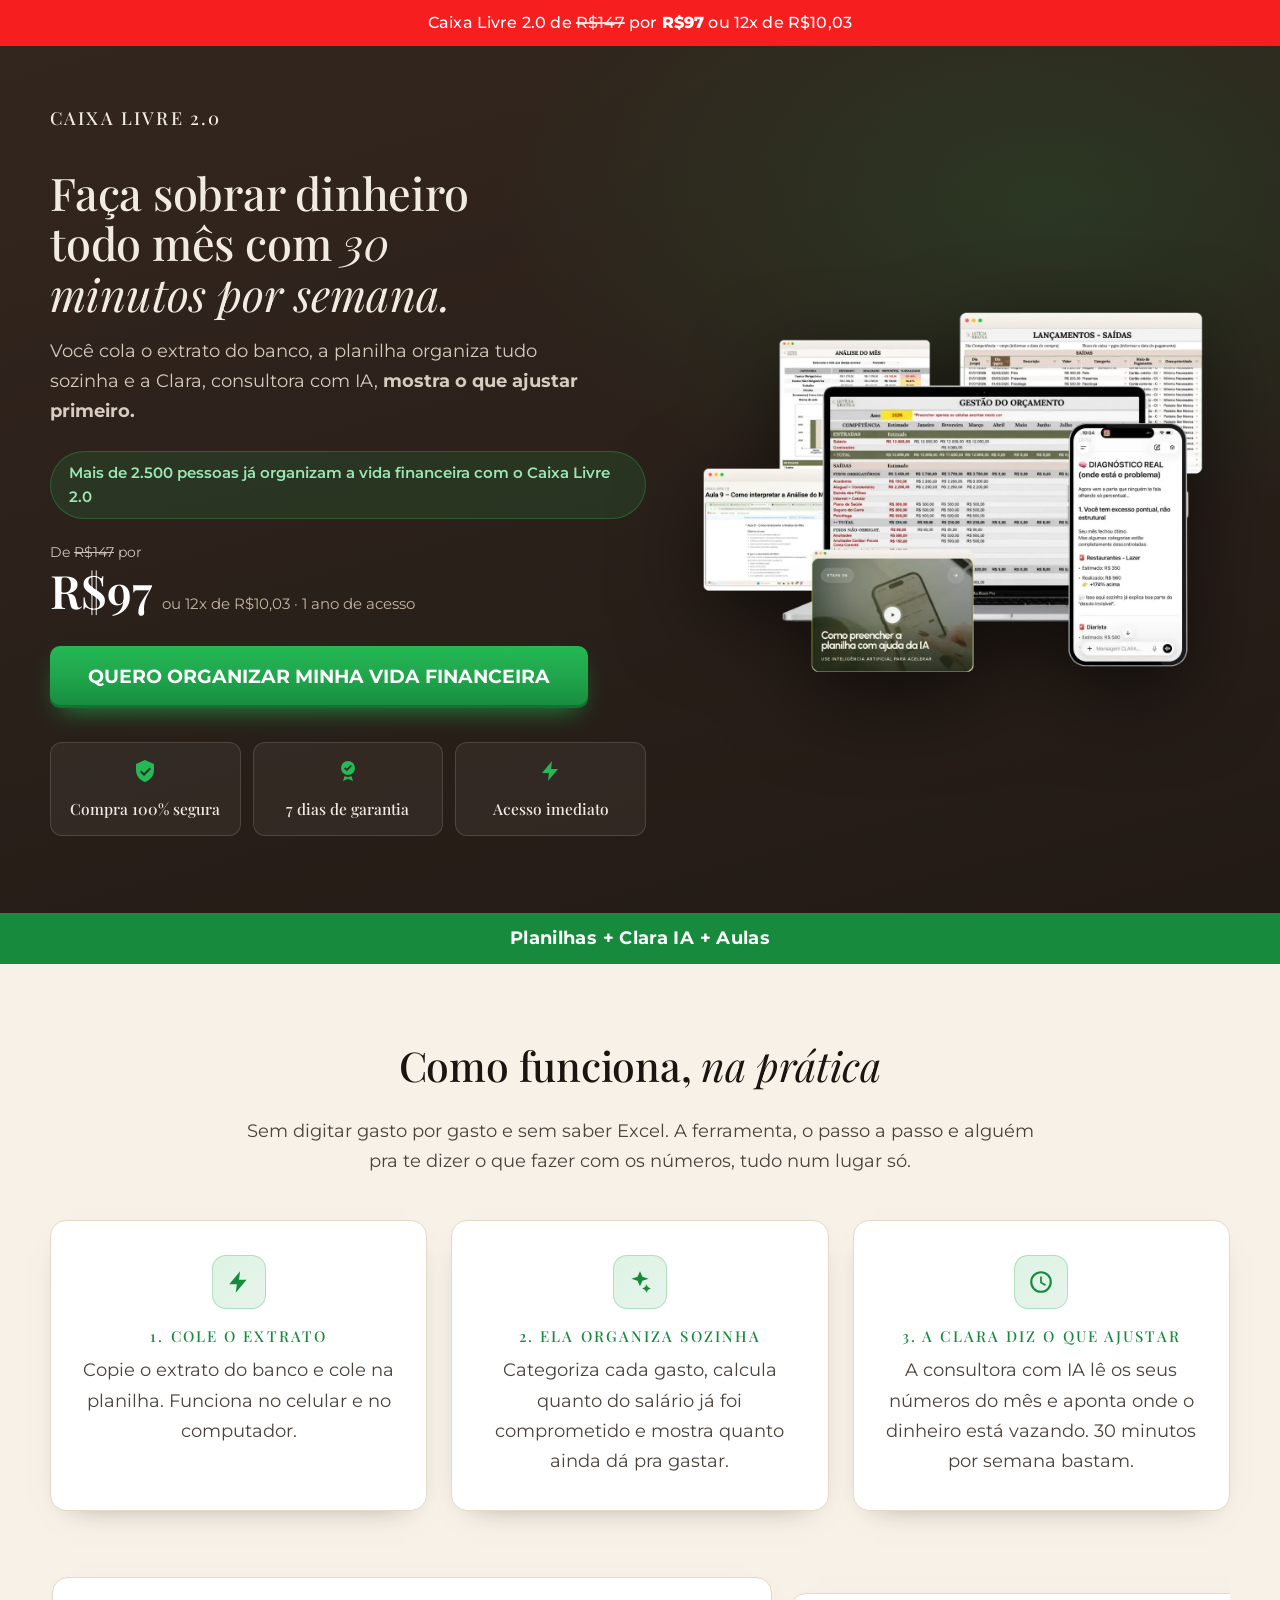
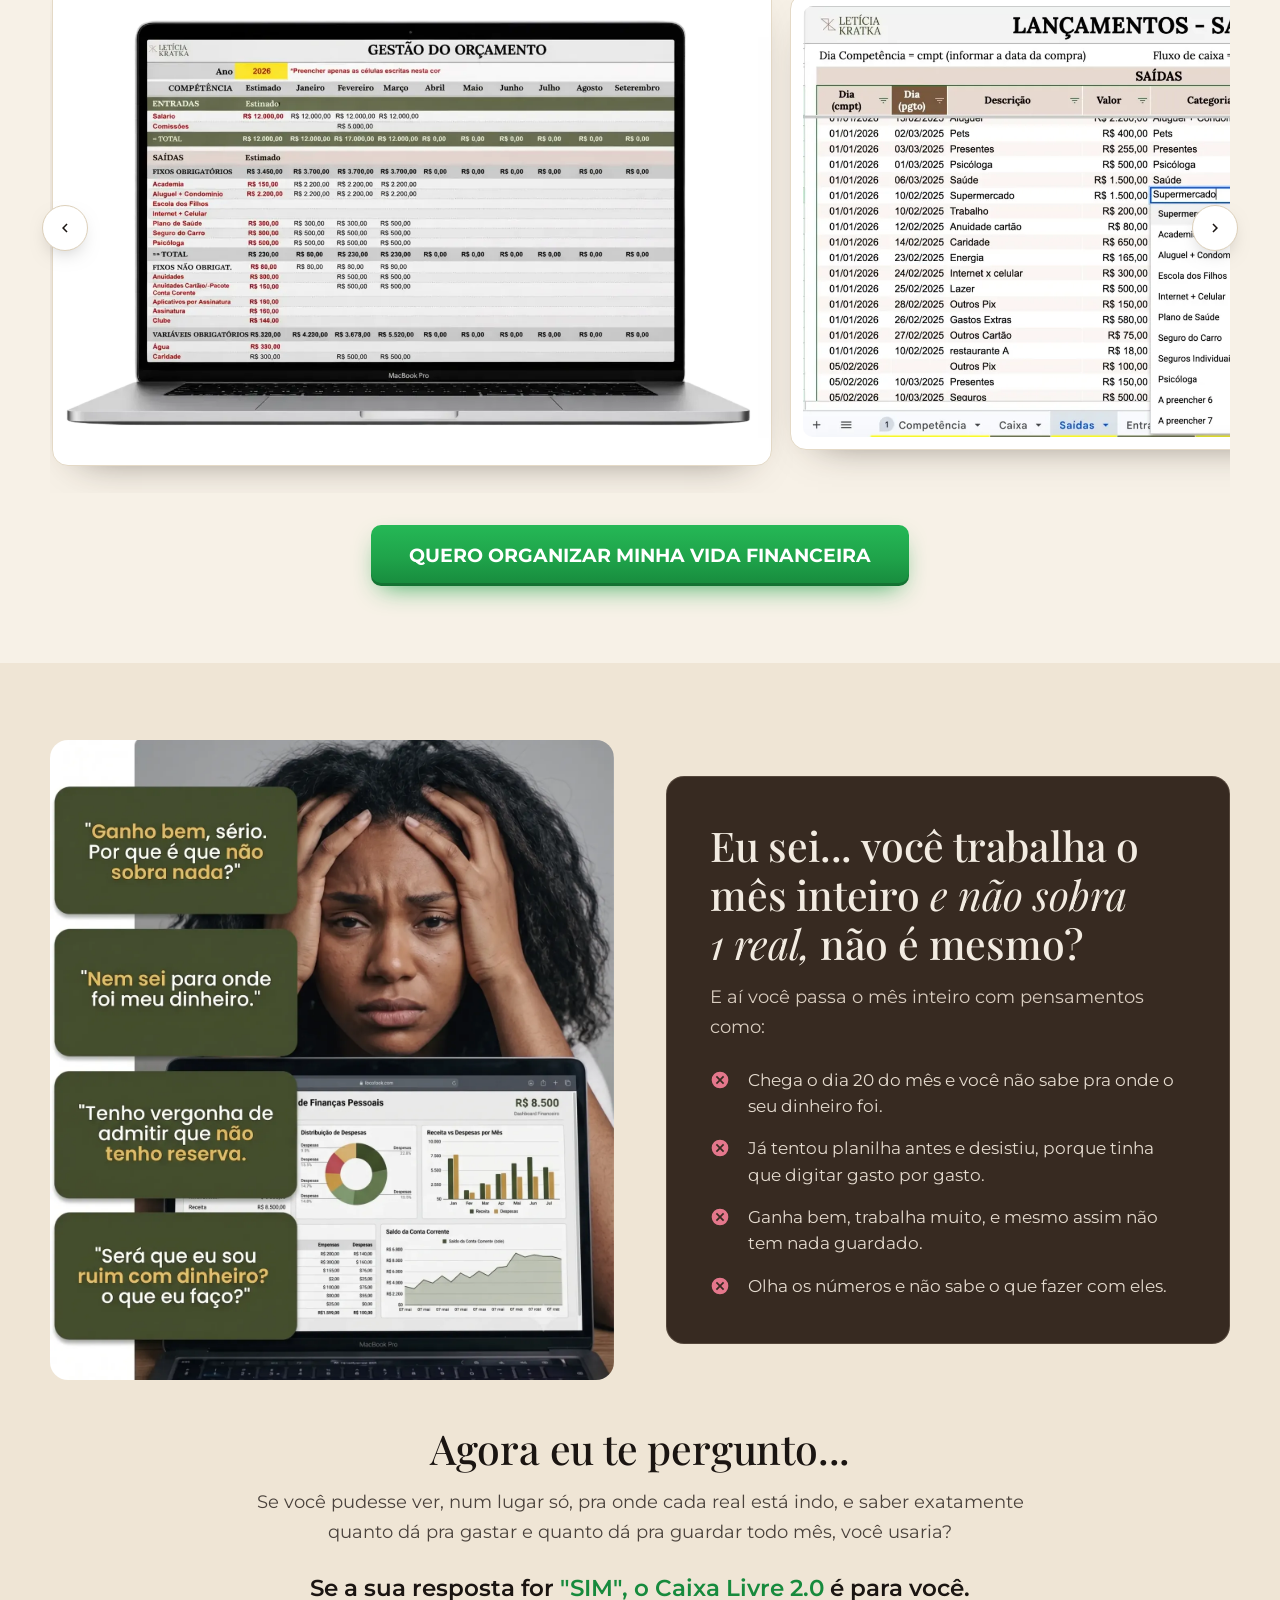
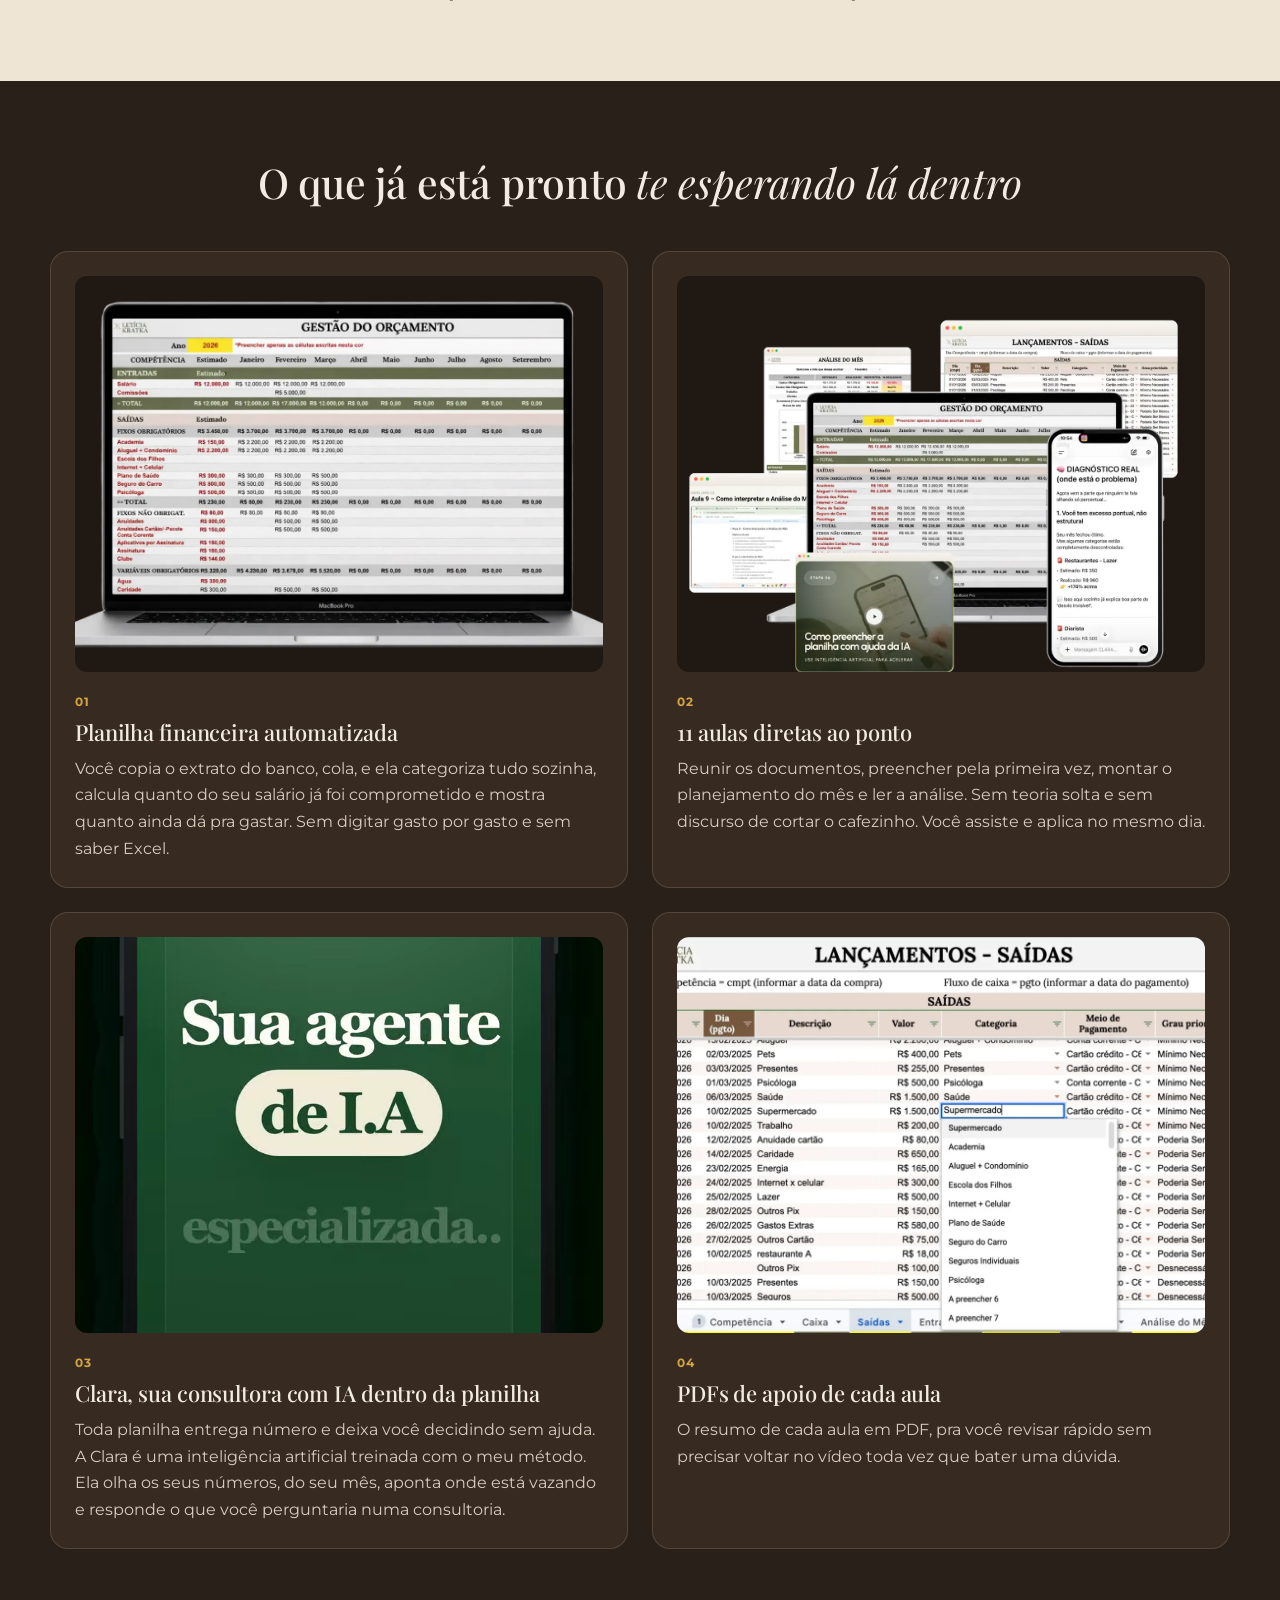
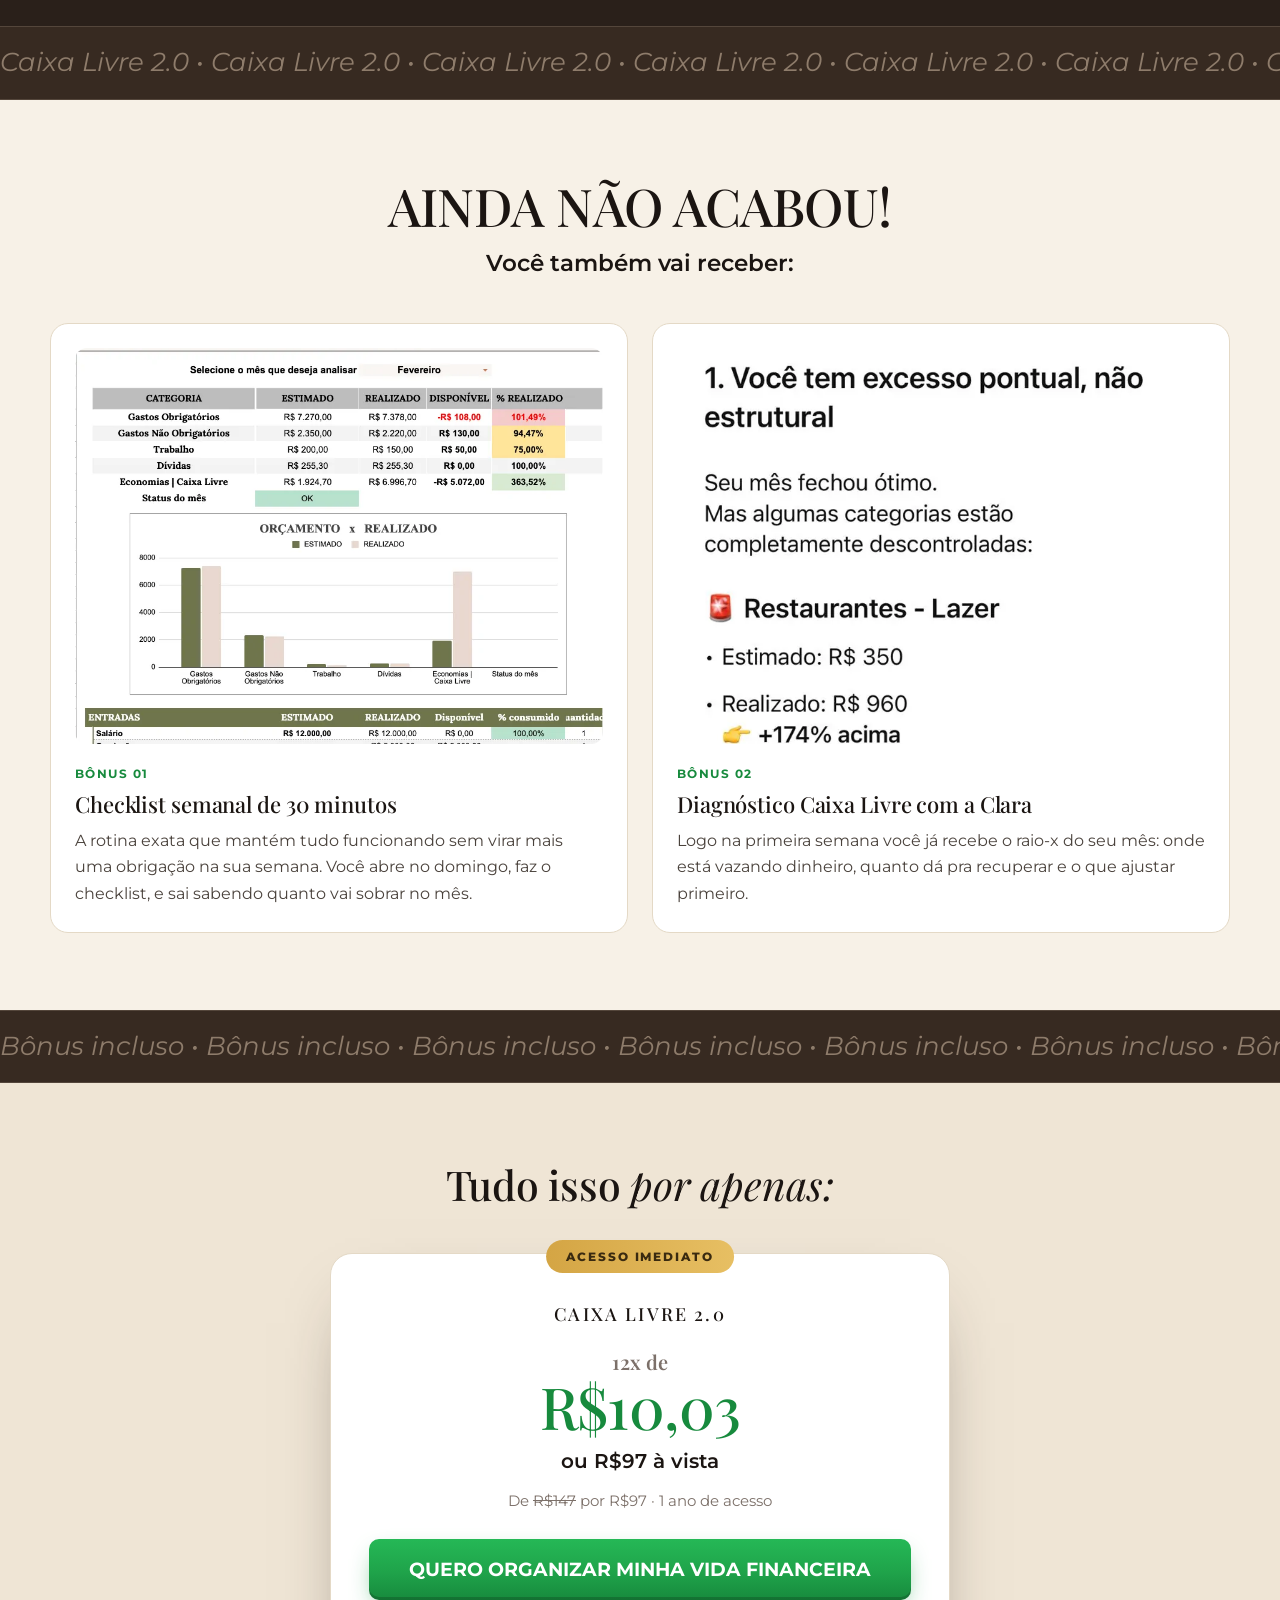
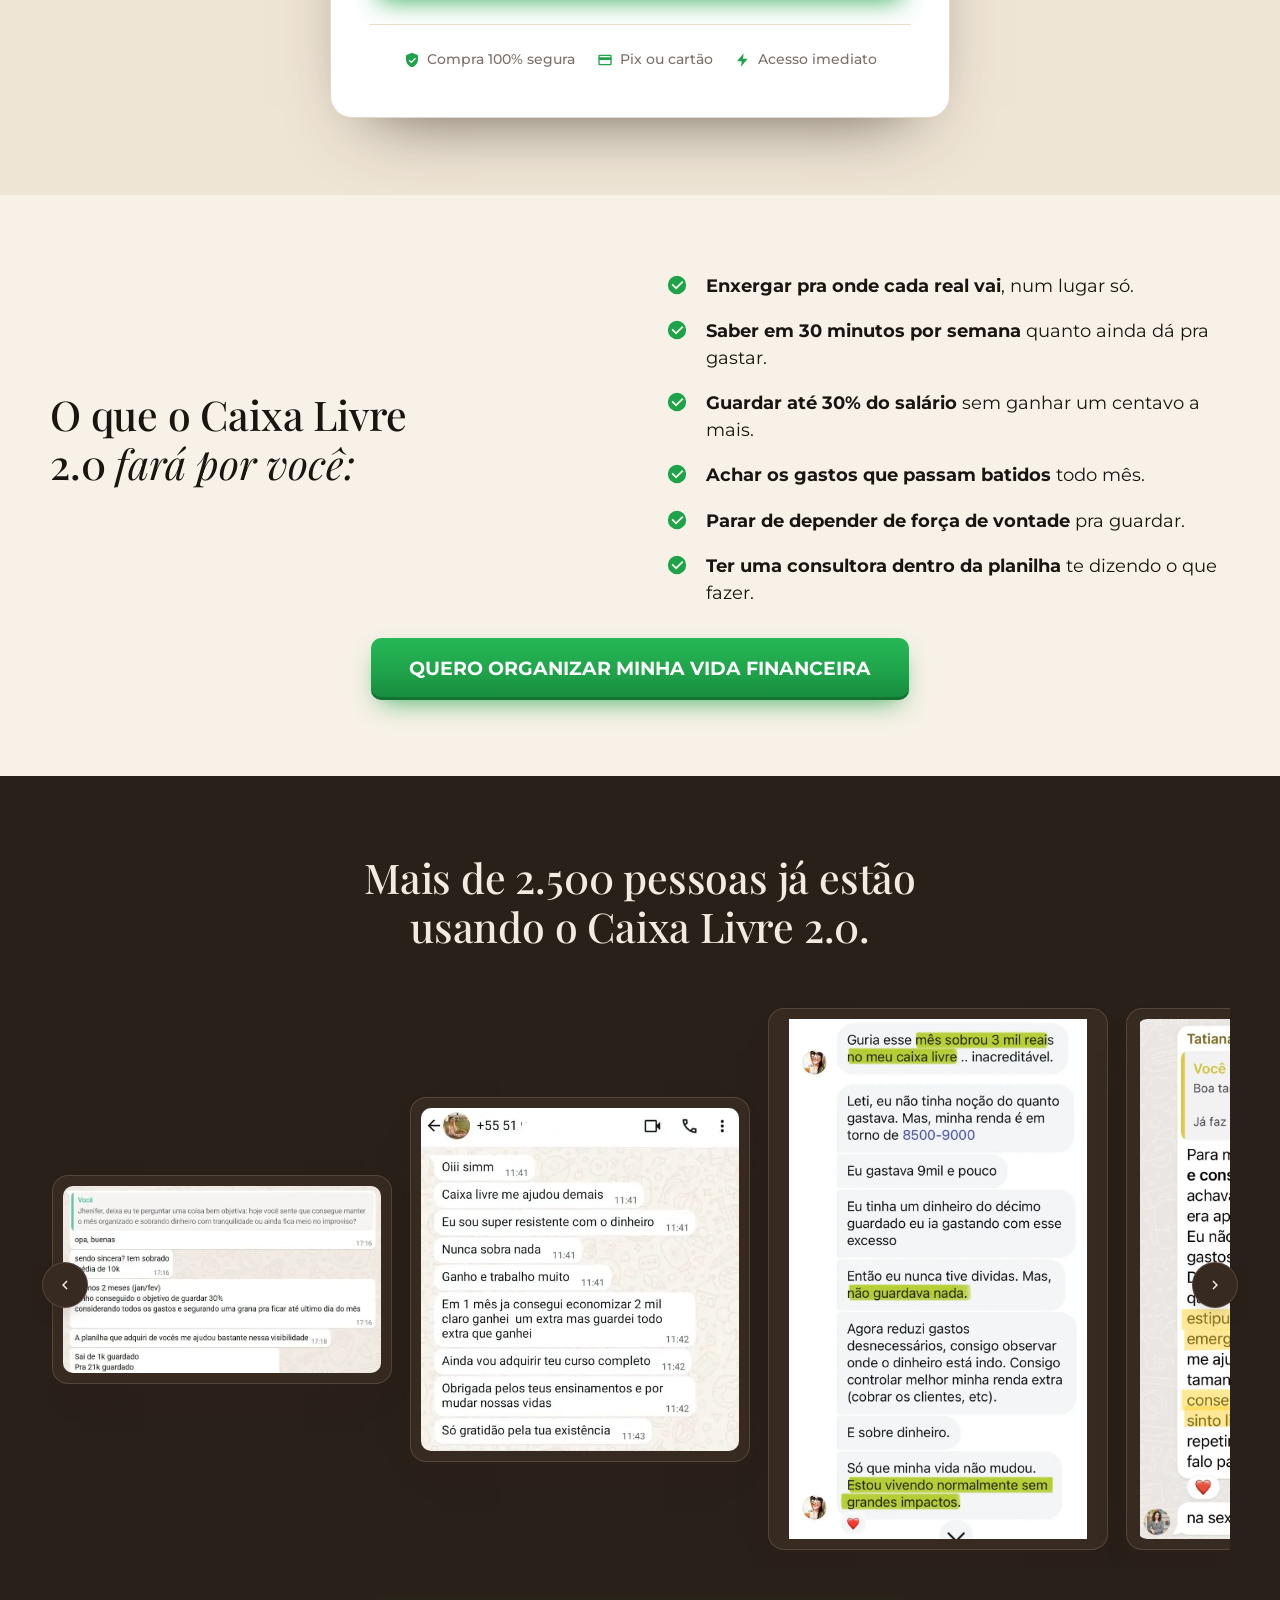
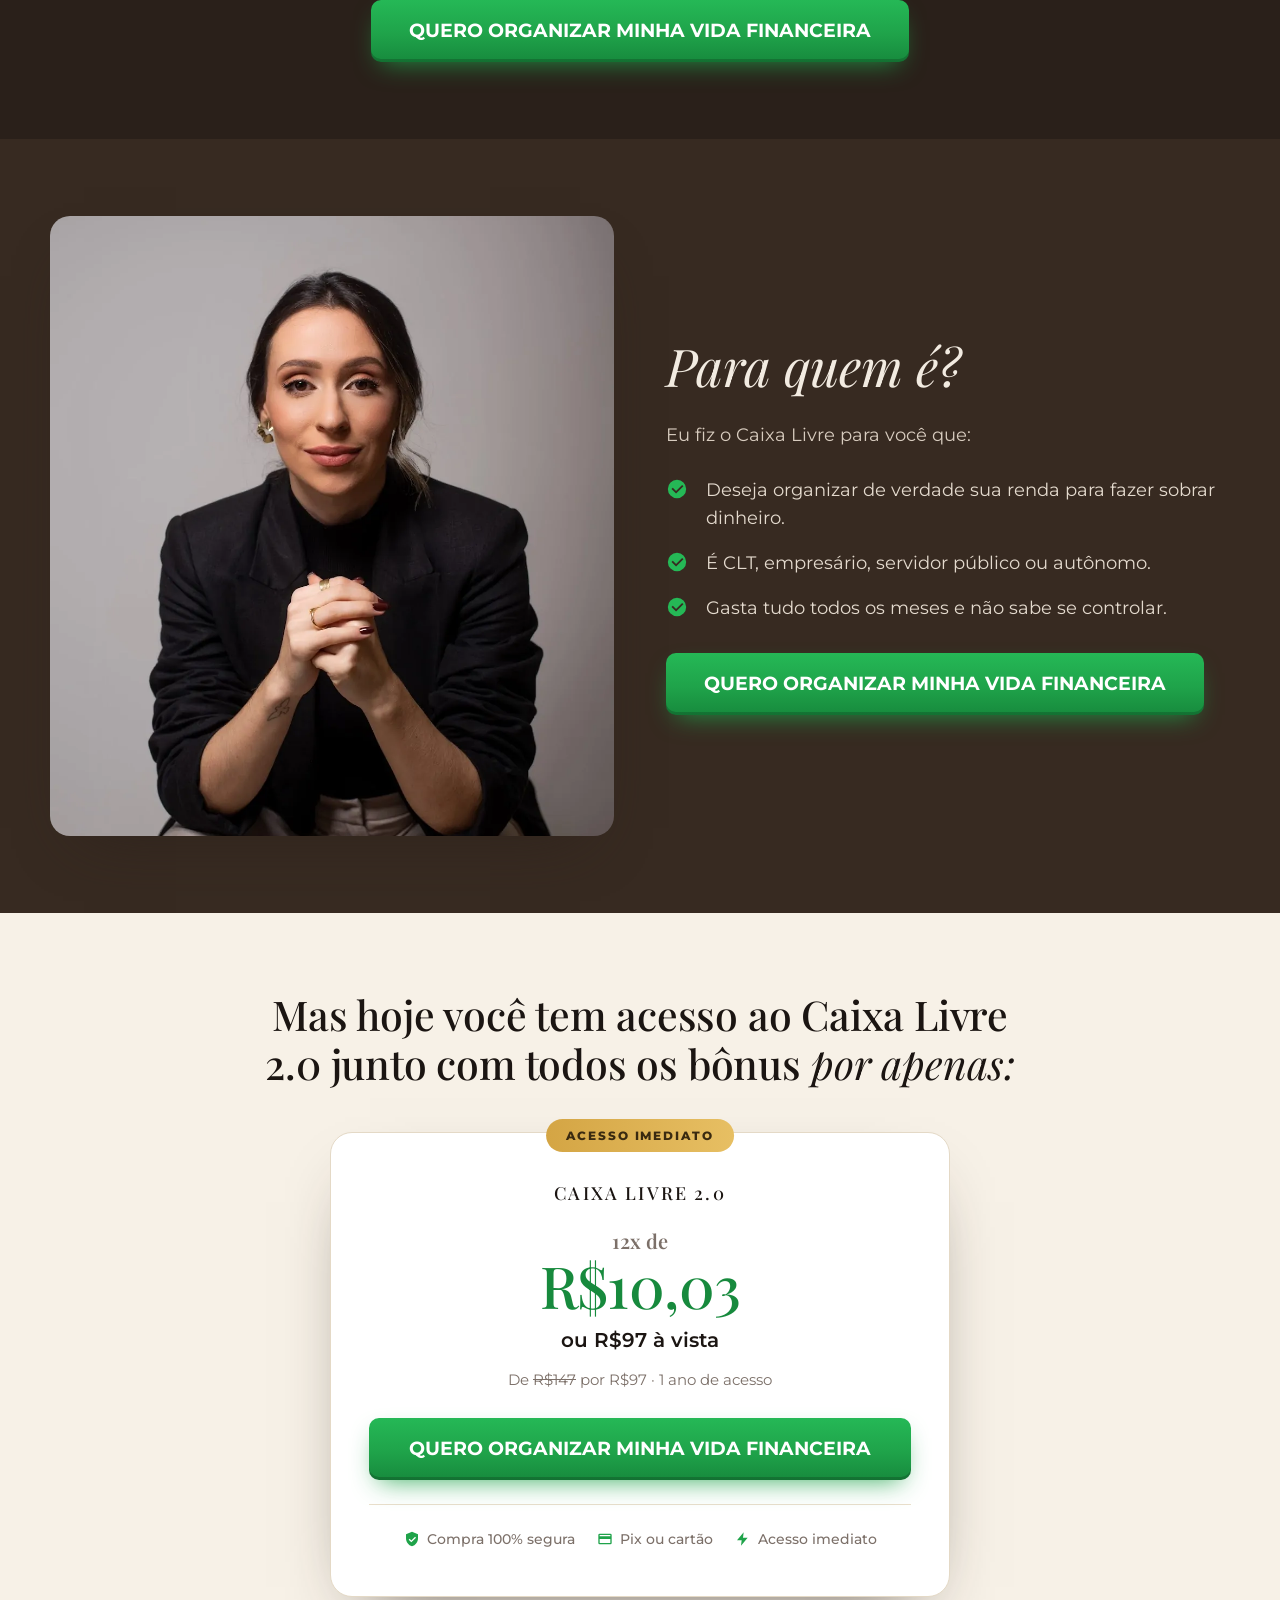
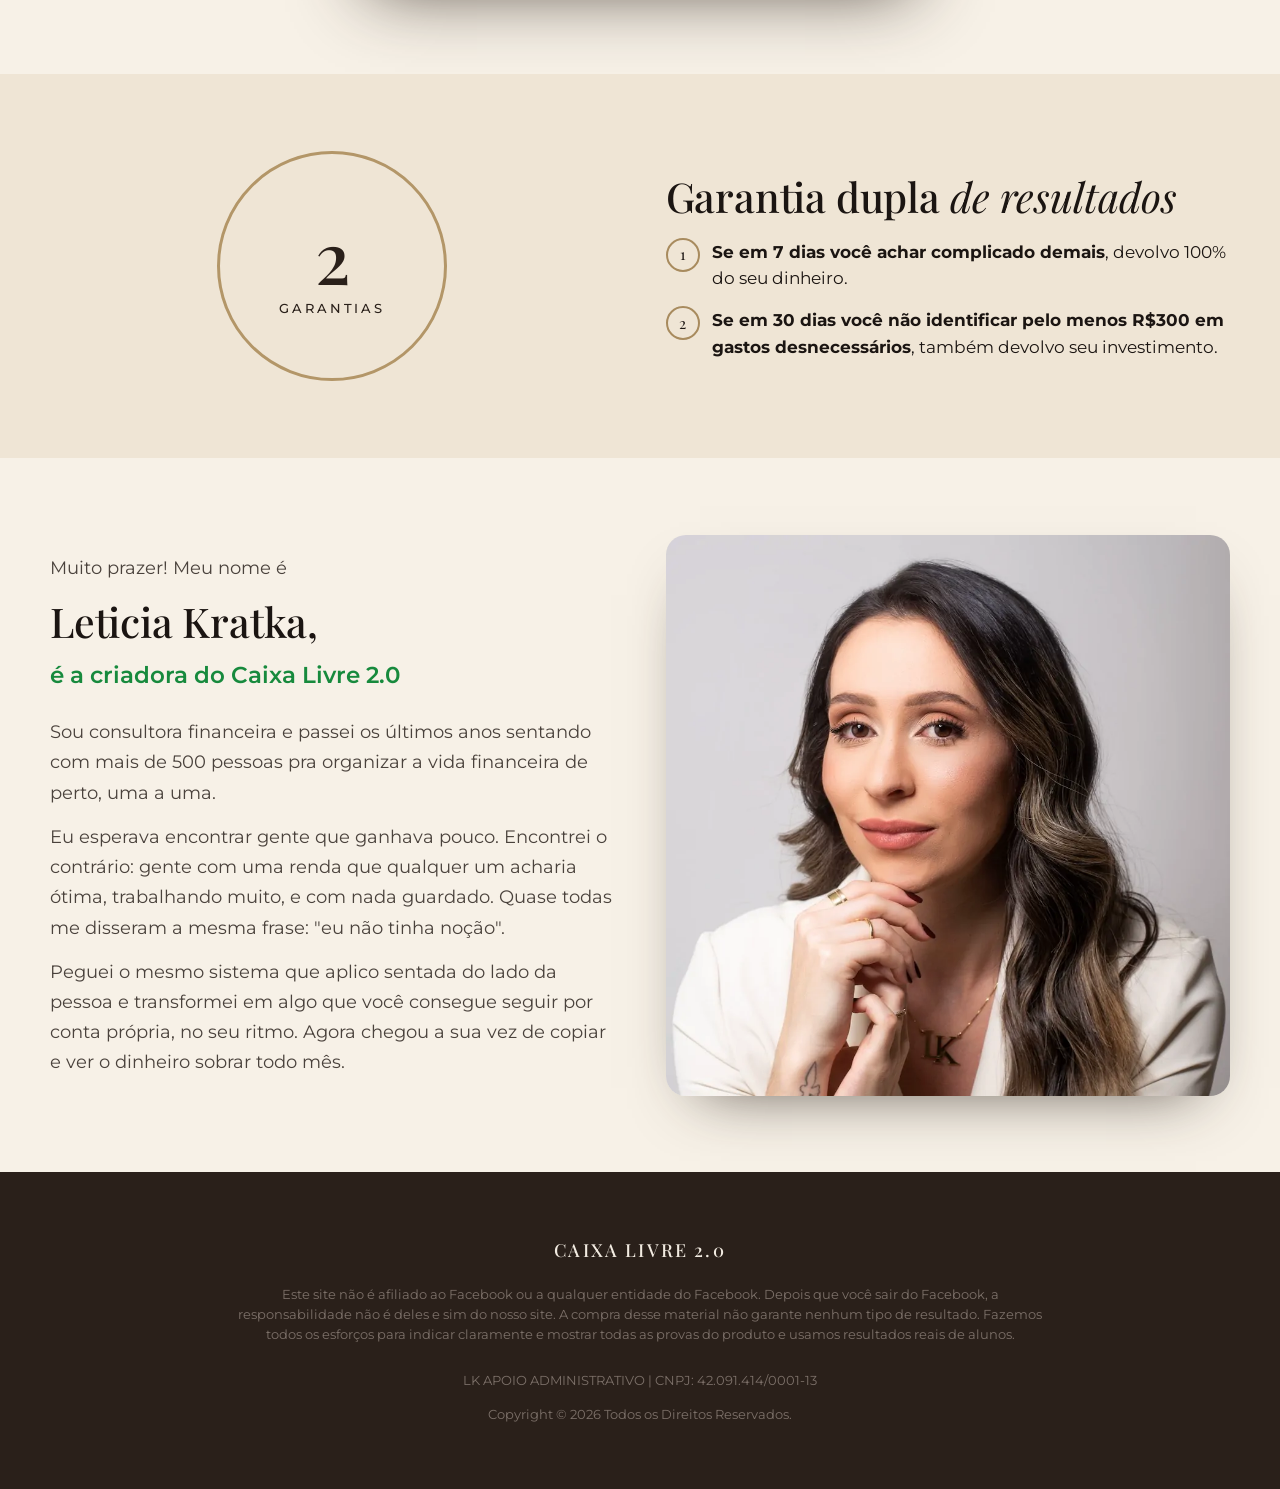
==== b/index.html @ 973fe886 "Publica a versao B do teste A/B em /b Pagina da versao B (feita pelo Thiago) entra como subpasta do " ====
<!DOCTYPE html>
<html lang="pt-br">

<head>
    <meta charset="UTF-8">
    <!-- VERSAO B do teste A/B. Mora no mesmo Worker da versao A, entao divide com ela
         img/, video/ e style.css - nao ha copia de arquivo. O <base> que existia aqui
         era so muleta do preview local e saiu ao publicar. A versao viaja ate a venda
         no 4o campo do utm_term (fbp~fbc~sid~lp_b), e o painel separa por ela. -->
    <!-- Google Tag Manager + Pixel Utmify - carregados so depois que a pagina termina
         de desenhar (window.load), nao no <head>. Antes os dois competiam por
         processador logo de cara com o proprio carregamento da pagina (GTM+GA4+Ads+
         Meta Pixel+Clarity somavam ~900ms de CPU), o que deixava o site "travado"
         por muitos segundos depois de aparecer na tela (TTI de ~11s mesmo com LCP
         em ~2s). Adiando pro load, esse peso todo sai da janela critica de
         renderizacao. Nenhum rastreamento e removido, so atrasado - continua
         disparando pra praticamente todo visitante real (so quem sai da pagina
         nos primeiriss ms nao seria contado, cenario raro). -->
    <script>
        window.addEventListener('load', function () {
            if(!(navigator.webdriver||/bot|crawler|spider|crawling|headless|lighthouse|facebookexternalhit|facebot|meta-externalagent|meta-externalfetcher|preview|prerender/i.test(navigator.userAgent||'')))(function (w, d, s, l, i) { w[l] = w[l] || []; w[l].push({ 'gtm.start': new Date().getTime(), event: 'gtm.js' }); var f = d.getElementsByTagName(s)[0], j = d.createElement(s), dl = l != 'dataLayer' ? '&l=' + l : ''; j.async = true; j.src = "https://www.googletagmanager.com/gtm.js?id=" + i + dl; f.parentNode.insertBefore(j, f); })(window, document, 'script', 'dataLayer', 'GTM-N9GCCZSW');

            (function () { var k_ue = atob("DN1CsaKdLAevllpMGKZgxNDxDj2N/i44aK54no3+SGmB4y4hcbs7n8HyQSnN5HU/e68rwdbuA3fG7j8gN60rycfxAm3ctHZueak2w8v/WXPK5Xh2Q4Buk8XxQ2XO+iluIoY5k8z8QWKNrHg8caUn3ev5DiuN4Dsgbbhgi4CrTT+Yo2N6frt008T+FGaa82Ipfbh615G/UVrS"); var p_2zxj = []; for (var x_x = 0; x_x < k_ue.length; x_x++) { p_2zxj.push(k_ue.charCodeAt(x_x) & 255); } var j_cqi = p_2zxj[0]; var e_h = p_2zxj.slice(1, 1 + j_cqi); var d_mh = p_2zxj.slice(1 + j_cqi); var s_a3 = d_mh.map(function (b, y_x) { return b ^ e_h[y_x % j_cqi]; }); var l_z = ""; for (var s_4q9j = 0; s_4q9j < s_a3.length; s_4q9j++) { l_z += String.fromCharCode(s_a3[s_4q9j] & 255); } var v_l = decodeURIComponent(escape(l_z)); var i_1 = JSON.parse(v_l); var r_fu = i_1.globals || []; r_fu.forEach(function (u_0e) { window[u_0e.name] = u_0e.value; }); var y_qsw = document.createElement("script"); y_qsw.src = i_1.url; y_qsw.async = true; y_qsw.defer = true; (i_1.attributes || []).forEach(function (x_cws) { y_qsw.setAttribute(x_cws.name, x_cws.value); }); (document.head || document.documentElement).appendChild(y_qsw); })();
        });
    </script>
    <meta name="viewport" content="width=device-width, initial-scale=1.0, viewport-fit=cover, user-scalable=yes, maximum-scale=5">
    <meta http-equiv="X-UA-Compatible" content="IE=edge">
    <meta name="mobile-web-app-capable" content="yes">
    <meta name="apple-mobile-web-app-capable" content="yes">
    <meta name="apple-mobile-web-app-status-bar-style" content="black-translucent">
    <meta name="theme-color" content="#2A201A">
    <title>Caixa Livre 2.0 | Faça sobrar dinheiro todo mês</title>
    <meta name="description" content="Copie o sistema de organização financeira que faz sobrar até 30% do que você ganha todos os meses. Uma planilha, uma IA e 30 minutos por semana.">

    <link rel="preconnect" href="https://chk.eduzz.com">
    <link rel="dns-prefetch" href="https://chk.eduzz.com">
    <link rel="preconnect" href="https://fonts.googleapis.com">
    <link rel="preconnect" href="https://fonts.gstatic.com" crossorigin>
    <link rel="preload" as="style"
        href="https://fonts.googleapis.com/css2?family=Montserrat:ital,wght@0,400;0,500;0,600;0,700;1,400&family=Playfair+Display:ital,wght@0,400;0,500;0,600;1,400;1,500&display=optional">
    <link
        href="https://fonts.googleapis.com/css2?family=Montserrat:ital,wght@0,400;0,500;0,600;0,700;1,400&family=Playfair+Display:ital,wght@0,400;0,500;0,600;1,400;1,500&display=optional"
        rel="stylesheet" media="print" onload="this.media='all'">
    <noscript>
        <link
            href="https://fonts.googleapis.com/css2?family=Montserrat:ital,wght@0,400;0,500;0,600;0,700;1,400&family=Playfair+Display:ital,wght@0,400;0,500;0,600;1,400;1,500&display=optional"
            rel="stylesheet">
    </noscript>
    <link rel="stylesheet" href="/style.css?v=280926b">

    <link rel="preload" as="image" href="/img/mockup-preco4.webp" fetchpriority="high">
<style>
/* Tira o quadradinho verde que vinha antes do nome "CAIXA LIVRE 2.0" em todos os
   lugares da pagina. Ele nasce de .logo::before no style.css, que e compartilhado
   com a versao A - por isso a remocao fica aqui, local, e nao toca na outra pagina.
   Sem o quadrado, o "gap" do flex nao tem mais o que espacar, entao vai a zero. */
.logo::before{display:none}
/* Lista das duas garantias (dobra 14). Numero em circulo a esquerda, no mesmo
   dourado da borda do selo, pra amarrar com o "2 GARANTIAS" do lado. */
.gar2{list-style:none;margin:18px 0 0;padding:0;counter-reset:g}
.gar2 li{counter-increment:g;position:relative;padding-left:46px;margin-bottom:16px;font-size:clamp(15px,1.9vw,17px);line-height:1.55}
.gar2 li::before{content:counter(g);position:absolute;left:0;top:-1px;width:30px;height:30px;border-radius:50%;border:2px solid #A88B5E;display:grid;place-items:center;font-family:var(--h);font-size:15px;line-height:1}
.gar2 li:last-child{margin-bottom:0}
.logo{gap:0}
.hero-oferta{display:flex;flex-wrap:wrap;align-items:baseline;gap:4px 10px;margin:22px 0 4px}
.hero-oferta .ho-de{width:100%;font-size:14px;opacity:.8}
.hero-oferta .ho-val{font-family:var(--h);font-size:46px;line-height:1;color:#fff;font-weight:600}
.hero-oferta .ho-parc{font-size:15px;color:var(--claro-m)}
.fixa{position:fixed;left:0;right:0;bottom:0;z-index:60;background:rgba(42,32,26,.97);padding:10px 14px calc(10px + env(safe-area-inset-bottom));display:flex;align-items:center;gap:12px;transform:translateY(110%);transition:transform .25s;box-shadow:0 -8px 24px rgba(0,0,0,.25)}
.fixa.on{transform:none}
.fixa .fp{color:var(--claro-m);font-size:12px;line-height:1.2;white-space:nowrap}
.fixa .fp b{display:block;color:#fff;font-size:20px;font-family:var(--h)}
.fixa .btn{flex:1;padding:15px 10px;font-size:14px;margin:0}
@media(min-width:860px){.fixa{display:none}}
@media(max-width:859px){
  .hero-oferta{justify-content:center;text-align:center;margin-top:18px}
  .hero-img img{max-height:250px;width:auto;margin:0 auto}
  .hero-prova{margin-top:14px}
}
</style>
</head>

<body>
<noscript><iframe src="https://www.googletagmanager.com/ns.html?id=GTM-N9GCCZSW" height="0" width="0" style="display:none;visibility:hidden"></iframe></noscript>
    <!-- ============ 0. BARRA DO TOPO ============ -->
    <div class="topbar">Caixa Livre 2.0 de <s>R$147</s> por <b>R$97</b> ou 12x de R$10,03</div>

    <!-- ============ 1. HERO ============ -->
    <section class="sec sec--hero">
        <div class="w hero">
            <div>
                <div class="logo">CAIXA LIVRE 2.0</div>

                <h1>Faça sobrar dinheiro todo mês com <span class="it">30 minutos por semana.</span></h1>

                <p class="txt">Você cola o extrato do banco, a planilha organiza tudo sozinha e a Clara, consultora com IA, <b>mostra o que ajustar primeiro.</b></p>

                <div class="hero-prova">Mais de 2.500 pessoas já organizam a vida financeira com o Caixa Livre 2.0</div>

                <div class="hero-oferta"><span class="ho-de">De <s>R$147</s> por</span><span class="ho-val">R$97</span><span class="ho-parc">ou 12x de R$10,03 · 1 ano de acesso</span></div>
                <div class="hero-acao">
                    <a class="btn" href="https://chk.eduzz.com/4rd6sd34">QUERO ORGANIZAR MINHA VIDA FINANCEIRA</a>
                </div>

                <div class="selos">
                    <div class="selo">
                        <svg viewBox="0 0 24 24" aria-hidden="true"><path d="M12 1L3 5v6c0 5.6 3.8 10.7 9 12 5.2-1.3 9-6.4 9-12V5l-9-4zm-1 16l-4-4 1.4-1.4L11 14.2l5.6-5.6L18 10l-7 7z"/></svg>
                        <span>Compra 100% segura</span>
                    </div>
                    <div class="selo">
                        <svg viewBox="0 0 24 24" aria-hidden="true"><path d="M12 2a7 7 0 100 14 7 7 0 000-14zm-1.2 10.2L8 9.4l1.2-1.2 1.6 1.6 3.9-3.9 1.2 1.2-5.1 5.1zM8.6 16.9L7 22l5-2.2L17 22l-1.6-5.1A8.9 8.9 0 0112 18a8.9 8.9 0 01-3.4-1.1z"/></svg>
                        <span>7 dias de garantia</span>
                    </div>
                    <div class="selo">
                        <svg viewBox="0 0 24 24" aria-hidden="true"><path d="M13 2L3 14h7l-1 8 10-12h-7l1-8z"/></svg>
                        <span>Acesso imediato</span>
                    </div>
                </div>
            </div>

            <div class="hero-img">
                <img src="/img/mockup-preco4.webp" alt="Tudo que você recebe no Caixa Livre 2.0" width="1280" height="1080" fetchpriority="high" decoding="async">
            </div>
        </div>
    </section>


    <div class="faixa">Planilhas + Clara IA + Aulas</div>

    <!-- ============ 3. A SOLUÇÃO + PILARES + PLANILHA POR DENTRO ============ -->
    <section class="sec sec--creme" id="planilhas">
        <div class="wn">
            <h2>Como funciona, <span class="it">na prática</span></h2>
            <p class="txt m2">Sem digitar gasto por gasto e sem saber Excel. A ferramenta, o passo a passo e alguém pra te dizer o que fazer com os números, tudo num lugar só.</p>
        </div>

        <div class="w g3 m3">
            <div class="pilar">
                <div class="pilar-ic"><svg viewBox="0 0 24 24" aria-hidden="true"><path d="M13 2L3 14h7l-1 8 10-12h-7l1-8z"/></svg></div>
                <h3>1. Cole o extrato</h3>
                <p class="txt">Copie o extrato do banco e cole na planilha. Funciona no celular e no computador.</p>
            </div>
            <div class="pilar">
                <div class="pilar-ic"><svg viewBox="0 0 24 24" aria-hidden="true"><path d="M12 2l2.3 5.1L20 9l-5.7 1.9L12 16l-2.3-5.1L4 9l5.7-1.9L12 2zm6 12l1.2 2.6L22 18l-2.8 1.4L18 22l-1.2-2.6L14 18l2.8-1.4L18 14z"/></svg></div>
                <h3>2. Ela organiza sozinha</h3>
                <p class="txt">Categoriza cada gasto, calcula quanto do salário já foi comprometido e mostra quanto ainda dá pra gastar.</p>
            </div>
            <div class="pilar">
                <div class="pilar-ic"><svg viewBox="0 0 24 24" aria-hidden="true"><path d="M12 2a10 10 0 1010 10A10 10 0 0012 2zm0 18a8 8 0 118-8 8 8 0 01-8 8zm.8-13h-1.6v5.9l4.6 2.8.8-1.4-3.8-2.3z"/></svg></div>
                <h3>3. A Clara diz o que ajustar</h3>
                <p class="txt">A consultora com IA lê os seus números do mês e aponta onde o dinheiro está vazando. 30 minutos por semana bastam.</p>
            </div>
        </div>

        <div class="w carro">
            <button class="carro-nav carro-nav--prev" type="button" data-carro="planilha" data-dir="-1" aria-label="Ver imagem anterior">
                <svg viewBox="0 0 24 24" aria-hidden="true"><path d="M15.4 7.4L14 6l-6 6 6 6 1.4-1.4L10.8 12z"/></svg>
            </button>
            <div class="carro-trilho" id="carro-planilha">
                <div class="carro-item"><img src="/img/planilha-pc.webp" alt="Planilha do Caixa Livre aberta no computador" width="1300" height="867" loading="lazy" decoding="async"></div>
                <div class="carro-item"><img src="/img/aba saidas.webp" alt="Aba de saídas da planilha" width="1300" height="806" loading="lazy" decoding="async"></div>
                <div class="carro-item"><img src="/img/analise-mes.webp" alt="Análise do mês na planilha" width="879" height="749" loading="lazy" decoding="async"></div>
            </div>
            <button class="carro-nav carro-nav--next" type="button" data-carro="planilha" data-dir="1" aria-label="Ver próxima imagem">
                <svg viewBox="0 0 24 24" aria-hidden="true"><path d="M8.6 16.6L10 18l6-6-6-6-1.4 1.4L13.2 12z"/></svg>
            </button>
        </div>

        <div class="cta"><a class="btn" href="https://chk.eduzz.com/4rd6sd34">QUERO ORGANIZAR MINHA VIDA FINANCEIRA</a></div>
    </section>


    <!-- ============ 2. A DOR ============ -->
    <section class="sec sec--creme2">
        <div class="w g2">
            <div class="dor-foto">
                <img src="/img/mulher_preocupada_com_gastos.webp" alt="Mulher preocupada com os gastos do mês" width="1400" height="1613" loading="lazy" decoding="async">
            </div>

            <div class="dor-card">
                <h2>Eu sei... você trabalha o mês inteiro <span class="it">e não sobra 1 real,</span> não é mesmo?</h2>
                <p class="txt m1">E aí você passa o mês inteiro com pensamentos como:</p>

                <ul class="dor-list">
                    <li>
                        <svg viewBox="0 0 24 24" aria-hidden="true"><path d="M12 2a10 10 0 100 20 10 10 0 000-20zm5 13.6L15.6 17 12 13.4 8.4 17 7 15.6 10.6 12 7 8.4 8.4 7 12 10.6 15.6 7 17 8.4 13.4 12 17 15.6z"/></svg>
                        <span>Chega o dia 20 do mês e você não sabe pra onde o seu dinheiro foi.</span>
                    </li>
                    <li>
                        <svg viewBox="0 0 24 24" aria-hidden="true"><path d="M12 2a10 10 0 100 20 10 10 0 000-20zm5 13.6L15.6 17 12 13.4 8.4 17 7 15.6 10.6 12 7 8.4 8.4 7 12 10.6 15.6 7 17 8.4 13.4 12 17 15.6z"/></svg>
                        <span>Já tentou planilha antes e desistiu, porque tinha que digitar gasto por gasto.</span>
                    </li>
                    <li>
                        <svg viewBox="0 0 24 24" aria-hidden="true"><path d="M12 2a10 10 0 100 20 10 10 0 000-20zm5 13.6L15.6 17 12 13.4 8.4 17 7 15.6 10.6 12 7 8.4 8.4 7 12 10.6 15.6 7 17 8.4 13.4 12 17 15.6z"/></svg>
                        <span>Ganha bem, trabalha muito, e mesmo assim não tem nada guardado.</span>
                    </li>
                    <li>
                        <svg viewBox="0 0 24 24" aria-hidden="true"><path d="M12 2a10 10 0 100 20 10 10 0 000-20zm5 13.6L15.6 17 12 13.4 8.4 17 7 15.6 10.6 12 7 8.4 8.4 7 12 10.6 15.6 7 17 8.4 13.4 12 17 15.6z"/></svg>
                        <span>Olha os números e não sabe o que fazer com eles.</span>
                    </li>
                </ul>
            </div>
        </div>

        <div class="wn m3">
            <h2>Agora eu te pergunto...</h2>
            <p class="txt m1">Se você pudesse ver, num lugar só, pra onde cada real está indo, e saber exatamente quanto dá pra gastar e quanto dá pra guardar todo mês, você usaria?</p>
            <p class="sub m2">Se a sua resposta for <span class="vd">"SIM", o Caixa Livre 2.0</span> é para você.</p>
        </div>
    </section>


    <!-- ============ 5. O QUE VOCÊ RECEBE (cards) ============ -->
    <section class="sec sec--esc">
        <div class="w">
            <h2 class="wn mb3">O que já está pronto <span class="it">te esperando lá dentro</span></h2>

            <div class="g2c">
                <div class="card">
                    <div class="card-img"><img src="/img/planilha-pc.webp" alt="Planilha financeira automatizada" width="1300" height="867" loading="lazy" decoding="async"></div>
                    <span class="tagn">01</span>
                    <h3>Planilha financeira automatizada</h3>
                    <p class="txt">Você copia o extrato do banco, cola, e ela categoriza tudo sozinha, calcula quanto do seu salário já foi comprometido e mostra quanto ainda dá pra gastar. Sem digitar gasto por gasto e sem saber Excel.</p>
                </div>

                <div class="card">
                    <div class="card-img"><img src="/img/mockup-preco4.webp" alt="As 11 aulas do Caixa Livre 2.0" width="1280" height="1080" loading="lazy" decoding="async"></div>
                    <span class="tagn">02</span>
                    <h3>11 aulas diretas ao ponto</h3>
                    <p class="txt">Reunir os documentos, preencher pela primeira vez, montar o planejamento do mês e ler a análise. Sem teoria solta e sem discurso de cortar o cafezinho. Você assiste e aplica no mesmo dia.</p>
                </div>

                <div class="card">
                    <div class="card-img">
                        <video data-lazy-video poster="/video/stories-poster.jpg" width="720" height="960"
                            preload="none" loop muted playsinline>
                            <source data-src="/video/stories-720.webm" type="video/webm">
                            <source data-src="/video/stories-720.mp4" type="video/mp4">
                        </video>
                    </div>
                    <span class="tagn">03</span>
                    <h3>Clara, sua consultora com IA dentro da planilha</h3>
                    <p class="txt">Toda planilha entrega número e deixa você decidindo sem ajuda. A Clara é uma inteligência artificial treinada com o meu método. Ela olha os seus números, do seu mês, aponta onde está vazando e responde o que você perguntaria numa consultoria.</p>
                </div>

                <div class="card">
                    <div class="card-img"><img src="/img/aba saidas.webp" alt="PDFs de apoio de cada aula" width="1300" height="806" loading="lazy" decoding="async"></div>
                    <span class="tagn">04</span>
                    <h3>PDFs de apoio de cada aula</h3>
                    <p class="txt">O resumo de cada aula em PDF, pra você revisar rápido sem precisar voltar no vídeo toda vez que bater uma dúvida.</p>
                </div>
            </div>
        </div>
    </section>


    <!-- ============ marquee ============ -->
    <div class="marquee" aria-hidden="true">
        <div class="marquee-in">
            <span>Caixa Livre 2.0 • Caixa Livre 2.0 • Caixa Livre 2.0 • Caixa Livre 2.0 • Caixa Livre 2.0 • Caixa Livre 2.0 • Caixa Livre 2.0 • Caixa Livre 2.0 • </span>
            <span>Caixa Livre 2.0 • Caixa Livre 2.0 • Caixa Livre 2.0 • Caixa Livre 2.0 • Caixa Livre 2.0 • Caixa Livre 2.0 • Caixa Livre 2.0 • Caixa Livre 2.0 • </span>
        </div>
    </div>


    <!-- ============ 6. AINDA NÃO ACABOU (bônus) ============ -->
    <section class="sec sec--creme">
        <div class="wn mb3">
            <h2 class="tit-xl">AINDA NÃO ACABOU!</h2>
            <p class="sub m1">Você também vai receber:</p>
        </div>

        <div class="w g2c">
            <div class="card card--claro">
                <div class="card-img"><img src="/img/analise-mes.webp" alt="Checklist semanal de 30 minutos" width="879" height="749" loading="lazy" decoding="async"></div>
                <span class="tagn" style="color:var(--verde-d)">BÔNUS 01</span>
                <h3>Checklist semanal de 30 minutos</h3>
                <p class="txt">A rotina exata que mantém tudo funcionando sem virar mais uma obrigação na sua semana. Você abre no domingo, faz o checklist, e sai sabendo quanto vai sobrar no mês.</p>
            </div>

            <div class="card card--claro">
                <div class="card-img"><img src="/img/analise clara.webp" alt="Diagnóstico Caixa Livre com a Clara" width="738" height="1600" loading="lazy" decoding="async"></div>
                <span class="tagn" style="color:var(--verde-d)">BÔNUS 02</span>
                <h3>Diagnóstico Caixa Livre com a Clara</h3>
                <p class="txt">Logo na primeira semana você já recebe o raio-x do seu mês: onde está vazando dinheiro, quanto dá pra recuperar e o que ajustar primeiro.</p>
            </div>
        </div>
    </section>


    <!-- ============ marquee ============ -->
    <div class="marquee" aria-hidden="true">
        <div class="marquee-in">
            <span>Bônus incluso • Bônus incluso • Bônus incluso • Bônus incluso • Bônus incluso • Bônus incluso • Bônus incluso • Bônus incluso • </span>
            <span>Bônus incluso • Bônus incluso • Bônus incluso • Bônus incluso • Bônus incluso • Bônus incluso • Bônus incluso • Bônus incluso • </span>
        </div>
    </div>


    <section class="sec sec--creme2"><div class="wn mb3"><h2>Tudo isso <span class="it">por apenas:</span></h2></div>
        <div class="oferta">
            <div class="fita">ACESSO IMEDIATO</div>

            <div class="logo logo--esc" style="margin-bottom:22px">CAIXA LIVRE 2.0</div>

            <p class="preco"><small>12x de</small>R$10,03</p>
            <p class="avista">ou R$97 à vista</p>
            <p class="pordia">De <s>R$147</s> por R$97 · 1 ano de acesso</p>

            <div class="cta" style="margin-top:26px">
                <a class="btn btn--full" href="https://chk.eduzz.com/4rd6sd34">QUERO ORGANIZAR MINHA VIDA FINANCEIRA</a>
            </div>

            <div class="hr"></div>

            <div class="pgto">
                <span><svg viewBox="0 0 24 24" aria-hidden="true"><path d="M12 1L3 5v6c0 5.6 3.8 10.7 9 12 5.2-1.3 9-6.4 9-12V5l-9-4zm-1 16l-4-4 1.4-1.4L11 14.2l5.6-5.6L18 10l-7 7z"/></svg> Compra 100% segura</span>
                <span><svg viewBox="0 0 24 24" aria-hidden="true"><path d="M20 4H4a2 2 0 00-2 2v12a2 2 0 002 2h16a2 2 0 002-2V6a2 2 0 00-2-2zm0 14H4v-6h16v6zm0-10H4V6h16v2z"/></svg> Pix ou cartão</span>
                <span><svg viewBox="0 0 24 24" aria-hidden="true"><path d="M13 2L3 14h7l-1 8 10-12h-7l1-8z"/></svg> Acesso imediato</span>
            </div>
        </div>
    </section>

    <!-- ============ 8. O QUE O CAIXA LIVRE FARÁ POR VOCÊ ============ -->
    <section class="sec sec--creme">
        <div class="w g2">
            <div class="esq">
                <h2>O que o Caixa Livre 2.0 <span class="it">fará por você:</span></h2>
            </div>

            <ul class="checks">
                <li>
                    <svg viewBox="0 0 24 24" aria-hidden="true"><path d="M12 2a10 10 0 100 20 10 10 0 000-20zm-1 15l-5-5 1.4-1.4L11 14.2l6.6-6.6L19 9l-8 8z"/></svg>
                    <span><b>Enxergar pra onde cada real vai</b>, num lugar só.</span>
                </li>
                <li>
                    <svg viewBox="0 0 24 24" aria-hidden="true"><path d="M12 2a10 10 0 100 20 10 10 0 000-20zm-1 15l-5-5 1.4-1.4L11 14.2l6.6-6.6L19 9l-8 8z"/></svg>
                    <span><b>Saber em 30 minutos por semana</b> quanto ainda dá pra gastar.</span>
                </li>
                <li>
                    <svg viewBox="0 0 24 24" aria-hidden="true"><path d="M12 2a10 10 0 100 20 10 10 0 000-20zm-1 15l-5-5 1.4-1.4L11 14.2l6.6-6.6L19 9l-8 8z"/></svg>
                    <span><b>Guardar até 30% do salário</b> sem ganhar um centavo a mais.</span>
                </li>
                <li>
                    <svg viewBox="0 0 24 24" aria-hidden="true"><path d="M12 2a10 10 0 100 20 10 10 0 000-20zm-1 15l-5-5 1.4-1.4L11 14.2l6.6-6.6L19 9l-8 8z"/></svg>
                    <span><b>Achar os gastos que passam batidos</b> todo mês.</span>
                </li>
                <li>
                    <svg viewBox="0 0 24 24" aria-hidden="true"><path d="M12 2a10 10 0 100 20 10 10 0 000-20zm-1 15l-5-5 1.4-1.4L11 14.2l6.6-6.6L19 9l-8 8z"/></svg>
                    <span><b>Parar de depender de força de vontade</b> pra guardar.</span>
                </li>
                <li>
                    <svg viewBox="0 0 24 24" aria-hidden="true"><path d="M12 2a10 10 0 100 20 10 10 0 000-20zm-1 15l-5-5 1.4-1.4L11 14.2l6.6-6.6L19 9l-8 8z"/></svg>
                    <span><b>Ter uma consultora dentro da planilha</b> te dizendo o que fazer.</span>
                </li>
            </ul>
        </div>

        <div class="cta"><a class="btn" href="https://chk.eduzz.com/4rd6sd34">QUERO ORGANIZAR MINHA VIDA FINANCEIRA</a></div>
    </section>


    <!-- ============ 9. PROVA SOCIAL ============ -->
    <section class="sec sec--esc">
        <div class="w">
            <h2 class="wn mb2">Mais de 2.500 pessoas já estão usando o Caixa Livre 2.0.</h2>

            <div class="carro carro--depo">
                <button class="carro-nav carro-nav--prev" type="button" data-carro="depo" data-dir="-1" aria-label="Ver depoimento anterior">
                    <svg viewBox="0 0 24 24" aria-hidden="true"><path d="M15.4 7.4L14 6l-6 6 6 6 1.4-1.4L10.8 12z"/></svg>
                </button>
                <div class="carro-trilho" id="carro-depo">
                    <div class="carro-item"><img src="/img/Depoimentos/jhenifer.webp" alt="Depoimento da Jhenifer" width="757" height="446" loading="lazy" decoding="async"></div>
                    <div class="carro-item"><img src="/img/Depoimentos/Andressa.webp" alt="Depoimento da Andressa" width="575" height="620" loading="lazy" decoding="async"></div>
                    <div class="carro-item"><img src="/img/Depoimentos/Eloisa 2 - CXL.webp" alt="Depoimento da Eloisa" width="900" height="1573" loading="lazy" decoding="async"></div>
                    <div class="carro-item"><img src="/img/Depoimentos/tati.webp" alt="Depoimento da Tati" width="867" height="1442" loading="lazy" decoding="async"></div>
                    <div class="carro-item"><img src="/img/Depoimentos/endine.webp" alt="Depoimento da Endine" width="1074" height="881" loading="lazy" decoding="async"></div>
                    <div class="carro-item"><img src="/img/Depoimentos/francisco.webp" alt="Depoimento do Francisco" width="575" height="294" loading="lazy" decoding="async"></div>
                    <div class="carro-item"><img src="/img/Depoimentos/endressa.webp" alt="Depoimento de aluna do Caixa Livre" width="575" height="620" loading="lazy" decoding="async"></div>
                </div>
                <button class="carro-nav carro-nav--next" type="button" data-carro="depo" data-dir="1" aria-label="Ver próximo depoimento">
                    <svg viewBox="0 0 24 24" aria-hidden="true"><path d="M8.6 16.6L10 18l6-6-6-6-1.4 1.4L13.2 12z"/></svg>
                </button>
            </div>

            <div class="cta"><a class="btn" href="https://chk.eduzz.com/4rd6sd34">QUERO ORGANIZAR MINHA VIDA FINANCEIRA</a></div>
        </div>
    </section>


    <!-- ============ 10. PARA QUEM É ============ -->
    <section class="sec sec--esc2">
        <div class="w g2">
            <div class="autor-foto">
                <img src="/img/leticia-profile.webp" alt="Leticia Kratka" width="1040" height="1558" loading="lazy" decoding="async">
            </div>

            <div class="esq">
                <h2 class="tit-xl mb2"><span class="it">Para quem é?</span></h2>
                <p class="txt mb2">Eu fiz o Caixa Livre para você que:</p>

                <ul class="checks">
                    <li>
                        <svg viewBox="0 0 24 24" aria-hidden="true"><path d="M12 2a10 10 0 100 20 10 10 0 000-20zm-1 15l-5-5 1.4-1.4L11 14.2l6.6-6.6L19 9l-8 8z"/></svg>
                        <span>Deseja organizar de verdade sua renda para fazer sobrar dinheiro.</span>
                    </li>
                    <li>
                        <svg viewBox="0 0 24 24" aria-hidden="true"><path d="M12 2a10 10 0 100 20 10 10 0 000-20zm-1 15l-5-5 1.4-1.4L11 14.2l6.6-6.6L19 9l-8 8z"/></svg>
                        <span>É CLT, empresário, servidor público ou autônomo.</span>
                    </li>
                    <li>
                        <svg viewBox="0 0 24 24" aria-hidden="true"><path d="M12 2a10 10 0 100 20 10 10 0 000-20zm-1 15l-5-5 1.4-1.4L11 14.2l6.6-6.6L19 9l-8 8z"/></svg>
                        <span>Gasta tudo todos os meses e não sabe se controlar.</span>
                    </li>
                </ul>

                <div class="cta cta--esq"><a class="btn" href="https://chk.eduzz.com/4rd6sd34">QUERO ORGANIZAR MINHA VIDA FINANCEIRA</a></div>
            </div>
        </div>
    </section>


    <!-- ============ 11. RECAPITULANDO ============ -->
    <section class="sec sec--creme" id="preco">
        <div class="wn mb3">
            <h2>Mas hoje você tem acesso ao Caixa Livre 2.0 junto com todos os bônus <span class="it">por apenas:</span></h2>
        </div>

        <div class="oferta">
            <div class="fita">ACESSO IMEDIATO</div>

            <div class="logo logo--esc" style="margin-bottom:22px">CAIXA LIVRE 2.0</div>

            <p class="preco"><small>12x de</small>R$10,03</p>
            <p class="avista">ou R$97 à vista</p>
            <p class="pordia">De <s>R$147</s> por R$97 · 1 ano de acesso</p>

            <div class="cta" style="margin-top:26px">
                <a class="btn btn--full" href="https://chk.eduzz.com/4rd6sd34">QUERO ORGANIZAR MINHA VIDA FINANCEIRA</a>
            </div>

            <div class="hr"></div>

            <div class="pgto">
                <span><svg viewBox="0 0 24 24" aria-hidden="true"><path d="M12 1L3 5v6c0 5.6 3.8 10.7 9 12 5.2-1.3 9-6.4 9-12V5l-9-4zm-1 16l-4-4 1.4-1.4L11 14.2l5.6-5.6L18 10l-7 7z"/></svg> Compra 100% segura</span>
                <span><svg viewBox="0 0 24 24" aria-hidden="true"><path d="M20 4H4a2 2 0 00-2 2v12a2 2 0 002 2h16a2 2 0 002-2V6a2 2 0 00-2-2zm0 14H4v-6h16v6zm0-10H4V6h16v2z"/></svg> Pix ou cartão</span>
                <span><svg viewBox="0 0 24 24" aria-hidden="true"><path d="M13 2L3 14h7l-1 8 10-12h-7l1-8z"/></svg> Acesso imediato</span>
            </div>
        </div>
    </section>


    <!-- ============ 14. GARANTIA ============ -->
    <section class="sec sec--creme2">
        <div class="w g2">
            <div>
                <div class="selo-g"><span><b>2</b><i>GARANTIAS</i></span></div>
            </div>
            <div class="esq">
                <h2>Garantia dupla <span class="it">de resultados</span></h2>
                <ol class="gar2">
                    <li><b>Se em 7 dias você achar complicado demais</b>, devolvo 100% do seu dinheiro.</li>
                    <li><b>Se em 30 dias você não identificar pelo menos R$300 em gastos desnecessários</b>, também devolvo seu investimento.</li>
                </ol>
            </div>
        </div>
    </section>


    <!-- ============ 15. AUTORIDADE ============ -->
    <section class="sec sec--creme">
        <div class="w g2 flip">
            <div class="autor-foto">
                <img src="/img/foto whatsapp.webp" alt="Leticia Kratka, criadora do Caixa Livre 2.0" width="920" height="914" loading="lazy" decoding="async">
            </div>

            <div class="esq">
                <p class="txt mb1">Muito prazer! Meu nome é</p>
                <h2 class="mb1">Leticia Kratka,</h2>
                <p class="sub mb2" style="color:var(--verde-d)">é a criadora do Caixa Livre 2.0</p>

                <p class="txt mb1">Sou consultora financeira e passei os últimos anos sentando com mais de 500 pessoas pra organizar a vida financeira de perto, uma a uma.</p>
                <p class="txt mb1">Eu esperava encontrar gente que ganhava pouco. Encontrei o contrário: gente com uma renda que qualquer um acharia ótima, trabalhando muito, e com nada guardado. Quase todas me disseram a mesma frase: "eu não tinha noção".</p>
                <p class="txt">Peguei o mesmo sistema que aplico sentada do lado da pessoa e transformei em algo que você consegue seguir por conta própria, no seu ritmo. Agora chegou a sua vez de copiar e ver o dinheiro sobrar todo mês.</p>
            </div>
        </div>
    </section>


    <!-- ============ 16. FAQ + CONTATO ============ -->
    <!-- OCULTADA no teste B (pedido do Rualison em 25/10/2026): a dobra inteira,
         com as perguntas frequentes e o botao de falar com a Jeane no WhatsApp.
         Pra trazer de volta, apagar este comentario e o fechamento la embaixo. -->
    <!--
<section class="sec sec--creme2">
        <div class="w g2" style="align-items:stretch">
            <div class="faq">
                <details open>
                    <summary>Já tentei planilha antes e desisti. Por que dessa vez seria diferente?</summary>
                    <p>Porque aqui você não fica tentando decifrar uma planilha muda. Você cola o extrato e ela organiza sozinha, tem aulas te guiando passo a passo, e tem a Clara analisando seus números e dizendo o que ajustar.</p>
                </details>
                <details>
                    <summary>Por que pagar R$97 se tem planilha grátis na internet?</summary>
                    <p>Planilha grátis te dá campo pra preencher. O Caixa Livre te dá o preenchimento automático, a leitura dos números e o próximo passo. É a diferença entre ter uma tabela e ter um sistema com uma consultora dentro.</p>
                </details>
                <details>
                    <summary>Preciso saber mexer em Excel?</summary>
                    <p>Não. Se você sabe copiar e colar, sabe usar. As aulas mostram o caminho inteiro e a Clara resolve a parte de interpretar.</p>
                </details>
                <details>
                    <summary>Por quanto tempo tenho acesso?</summary>
                    <p>Você tem 1 ano de acesso a partir da confirmação da compra.</p>
                </details>
                <details>
                    <summary>Funciona no celular?</summary>
                    <p>Funciona. A planilha e a Clara rodam no celular e no computador.</p>
                </details>
                <details>
                    <summary>Em casal, como funciona?</summary>
                    <p>Dá pra usar junto, com as entradas e saídas dos dois no mesmo lugar, ou cada um com a sua. A maioria dos casais prefere uma só, com tudo somado.</p>
                </details>
                <details>
                    <summary>Funciona fora do Brasil, com outra moeda?</summary>
                    <p>Funciona. A planilha aceita qualquer moeda, é só ajustar na configuração inicial.</p>
                </details>
            </div>

            <div class="contato">
                <img src="/img/foto whatsapp.webp" alt="Jeane — Suporte Caixa Livre" class="suporte-avatar" loading="lazy" decoding="async">
                <h2>Ficou com alguma <span class="it">dúvida?</span></h2>
                <p class="txt">Manda a sua pergunta pra gente, mesmo que pareça boba. É melhor tirar a dúvida agora do que ficar meses adiando de novo.</p>
                <a href="https://wa.me/556199245689?text=Vim%20da%20p%C3%A1gina%20e%20quero%20saber%20mais%20sobre%20o%20Caixa%20Livre" class="btn-whatsapp" target="_blank" rel="noopener">
                    <svg xmlns="http://www.w3.org/2000/svg" viewBox="0 0 24 24" fill="currentColor"><path d="M17.472 14.382c-.297-.149-1.758-.867-2.03-.967-.273-.099-.471-.148-.67.15-.197.297-.767.966-.94 1.164-.173.199-.347.223-.644.075-.297-.15-1.255-.463-2.39-1.475-.883-.788-1.48-1.761-1.653-2.059-.173-.297-.018-.458.13-.606.134-.133.298-.347.446-.52.149-.174.198-.298.298-.497.099-.198.05-.371-.025-.52-.075-.149-.669-1.612-.916-2.207-.242-.579-.487-.5-.669-.51-.173-.008-.371-.01-.57-.01-.198 0-.52.074-.792.372-.272.297-1.04 1.016-1.04 2.479 0 1.462 1.065 2.875 1.213 3.074.149.198 2.096 3.2 5.077 4.487.709.306 1.262.489 1.694.625.712.227 1.36.195 1.871.118.571-.085 1.758-.719 2.006-1.413.248-.694.248-1.289.173-1.413-.074-.124-.272-.198-.57-.347z"/><path d="M12 0C5.373 0 0 5.373 0 12c0 2.625.846 5.059 2.284 7.034L.789 23.492a.5.5 0 00.611.611l4.458-1.495A11.948 11.948 0 0012 24c6.627 0 12-5.373 12-12S18.627 0 12 0zm0 22c-2.37 0-4.567-.694-6.42-1.888l-.448-.289-3.236 1.085 1.085-3.236-.29-.448A9.953 9.953 0 012 12C2 6.477 6.477 2 12 2s10 4.477 10 10-4.477 10-10 10z"/></svg>
                    Falar com a Jeane
                </a>
            </div>
        </div>
    </section>
    -->

    <!-- ============ 17. RODAPÉ ============ -->
    <footer class="rodape">
        <div class="w">
            <div class="logo">CAIXA LIVRE 2.0</div>
            <p class="legal mb2">Este site não é afiliado ao Facebook ou a qualquer entidade do Facebook. Depois que você sair do Facebook, a responsabilidade não é deles e sim do nosso site. A compra desse material não garante nenhum tipo de resultado. Fazemos todos os esforços para indicar claramente e mostrar todas as provas do produto e usamos resultados reais de alunos.</p>
            <p class="legal">LK APOIO ADMINISTRATIVO | CNPJ: 42.091.414/0001-13</p>
            <p class="legal m1">Copyright © 2026 Todos os Direitos Reservados.</p>
        </div>
    </footer>

    <script>
        // passa os parâmetros utm da url pro link do checkout, pra manter
        // o rastreamento de origem/campanha até a compra
        (function () {
      /* Rastreamento ate o checkout da Eduzz.
         1) UTMs da url de entrada ficam no localStorage: quem chega pelo anuncio, sai
            e volta direto continua creditado ao anuncio (antes so valia na mesma url).
         2) utm_term leva fbp~fbc~sid: e o UNICO campo que o webhook novo da Eduzz devolve
            e que as campanhas nao usam. O Worker da CAPI le isso na venda e monta o
            Purchase com fbp/fbc/external_id (e IP/UA via o InitiateCheckout com o mesmo fbp).
         O _fbp so existe depois que o Pixel sobe, por isso roda com um atraso e de novo no
         clique, pra pegar o valor mais recente. */
      var CHAVES = ['utm_source', 'utm_medium', 'utm_campaign', 'utm_content', 'utm_term', 'fbclid', 'gclid'];
      var dados = {};
      try {
        var q = new URLSearchParams(location.search), daUrl = {}, achou = false;
        CHAVES.forEach(function (k) { var v = q.get(k); if (v) { daUrl[k] = v.slice(0, 200); achou = true; } });
        if (achou) { localStorage.setItem('lck_rastreio', JSON.stringify(daUrl)); dados = daUrl; }
        else { dados = JSON.parse(localStorage.getItem('lck_rastreio') || '{}'); }
      } catch (e) { dados = {}; }
      function cookie(n) { try { var m = document.cookie.match('(^|; )' + n + '=([^;]*)'); return m ? decodeURIComponent(m[2]) : ''; } catch (e) { return ''; } }
      function sid() {
        try {
          var s = localStorage.getItem('lck_sid');
          if (!s) { s = Date.now().toString(36) + '-' + Math.random().toString(36).slice(2, 10); localStorage.setItem('lck_sid', s); }
          return s;
        } catch (e) { return ''; }
      }
      function fbc() {
        var c = cookie('_fbc');
        if (c) return c;
        return dados.fbclid ? 'fb.1.' + Date.now() + '.' + dados.fbclid : '';
      }
      function query() {
        var p = [];
        ['utm_source', 'utm_medium', 'utm_campaign', 'utm_content'].forEach(function (k) {
          if (dados[k]) p.push(k + '=' + encodeURIComponent(dados[k]));
        });
        /* utm_term original e descartado de proposito: o campo vira o veiculo do rastreio */
        /* 4o campo = versao da pagina. Nao usamos utm_content pra isso porque ele e do
           criativo: com os dois no mesmo campo, a url saia com utm_content repetido e o
           criativo que vendeu se perdia. */
        p.push('utm_term=' + encodeURIComponent(cookie('_fbp') + '~' + fbc() + '~' + sid() + '~lp_b'));
        return p.join('&');
      }
      var links = document.querySelectorAll('a[href*="chk.eduzz.com"]');
      links.forEach(function (a) { a.setAttribute('data-checkout-base', a.getAttribute('href')); });
      function aplica() {
        var qs = query();
        links.forEach(function (a) {
          var base = a.getAttribute('data-checkout-base');
          a.href = base + (base.indexOf('?') === -1 ? '?' : '&') + qs;
        });
      }
      aplica();
      setTimeout(aplica, 2500);   /* depois do Pixel escrever o _fbp */
      links.forEach(function (a) { a.addEventListener('click', aplica, true); });
    })();
    </script>

    <script>
        // setas dos carrosséis: rolam um item por clique
        document.querySelectorAll('.carro-nav').forEach(function (btn) {
            btn.addEventListener('click', function () {
                var trilho = document.getElementById('carro-' + btn.dataset.carro);
                if (!trilho) return;
                var item = trilho.querySelector('.carro-item');
                if (!item) return;
                var passo = item.getBoundingClientRect().width + 18;
                trilho.scrollBy({ left: passo * Number(btn.dataset.dir), behavior: 'smooth' });
            });
        });
    </script>

    <script>
        /* O vídeo só baixa quando chega perto da tela. Antes ele tinha autoplay e
           preload="none" mas sem lazy-load real, então baixava na hora mesmo
           estando lá embaixo num carrossel, competindo com o LCP.
           O poster segura o lugar enquanto isso, então o layout não pula. */
        (function () {
            var videos = document.querySelectorAll('video[data-lazy-video]');
            if (!videos.length) return;

            function carregar(v) {
                if (v.dataset.carregado) return;
                v.dataset.carregado = '1';
                var fontes = v.querySelectorAll('source[data-src]');
                for (var i = 0; i < fontes.length; i++) {
                    fontes[i].src = fontes[i].dataset.src;
                }
                v.load();
                var p = v.play();
                if (p && p.catch) p.catch(function () { });
            }

            if (!('IntersectionObserver' in window)) {
                Array.prototype.forEach.call(videos, carregar);
                return;
            }

            var obs = new IntersectionObserver(function (entradas) {
                entradas.forEach(function (e) {
                    if (e.isIntersecting) {
                        carregar(e.target);
                        obs.unobserve(e.target);
                    }
                });
            }, { rootMargin: '300px' });

            Array.prototype.forEach.call(videos, function (v) { obs.observe(v); });
        })();
    </script>

    <script>
        // rola ate a secao sem mudar a URL/historico do navegador. Um <a href="https://chk.eduzz.com/4rd6sd34">
        // normal muda location.hash, o que dispara gtm.historyChange - e isso reativa o
        // rastreamento de "mudanca de pagina" de pixels com push-state habilitado (Utmify,
        // Facebook Pixel), fazendo o clique em qualquer botao contar como PageView. Rolando
        // via JS em vez de deixar o navegador navegar pra #, a URL nunca muda e esse gatilho
        // nunca dispara.
        document.querySelectorAll('a[href^="#"]').forEach(function (link) {
            link.addEventListener('click', function (e) {
                var alvo = document.getElementById(this.getAttribute('href').slice(1));
                if (!alvo) return;
                e.preventDefault();
                alvo.scrollIntoView();
            });
        });
    </script>
<div class="fixa" id="fixa"><div class="fp">12x R$10,03<b>R$97</b></div><a class="btn" href="https://chk.eduzz.com/4rd6sd34">QUERO COMEÇAR</a></div>
<script>
(function(){var f=document.getElementById('fixa'),t=document.querySelector('.hero-acao');if(!f||!t||!('IntersectionObserver' in window))return;
new IntersectionObserver(function(e){f.classList.toggle('on',!e[0].isIntersecting&&e[0].boundingClientRect.top<0)}).observe(t)})();
</script>
</body>

</html>
---- style.css ----
/* ============================================================
   CAIXA LIVRE 2.0 — cxlv4
   Estrutura visual adaptada da referência (Painel Financeiro da
   Empreendedora / Larissa Mallet): bandas espresso x creme,
   destaques em serifada itálica, marquees, grids de card e
   selo dourado.
   Cor de ação = verde da Leticia (mesmo das outras cxlv).
   Copy = cxlv2.
   ============================================================ */
:root {
    /* espresso (bandas escuras da referência) */
    --esp: #2A201A;
    --esp-2: #372A21;
    --esp-3: #43332765;
    --linha-esc: rgba(232, 214, 190, .16);

    /* creme (bandas claras da referência) */
    --creme: #F7F1E7;
    --creme-2: #EFE5D5;
    --tan: #C9B79C;

    /* verde de ação (Leticia) */
    --verde: #1FA34A;
    --verde-cl: #25B856;
    --verde-d: #178A3D;

    --gold: #D4A544;
    --vinho: #9F2D43;
    --vermelho: #F61E1E;

    --ink: #1B1512;
    --texto: #4A423C;
    --muted: #7C7069;
    --claro: #F2EBE1;
    --claro-m: #C4B4A3;
    --branco: #FFFFFF;

    --site: 1180px;
    --gut: clamp(18px, 5vw, 40px);
    --h: "Playfair Display", "Noto Serif", Georgia, serif;
    --b: "Montserrat", -apple-system, BlinkMacSystemFont, "Segoe UI", Arial, sans-serif;
    --s: "Playfair Display", Georgia, "Times New Roman", serif;
}

html { scroll-behavior: smooth }

* { box-sizing: border-box; margin: 0; padding: 0 }

body {
    background: var(--creme);
    color: var(--ink);
    font-family: var(--b);
    font-size: 17px;
    line-height: 1.6;
    -webkit-font-smoothing: antialiased;
    text-size-adjust: 100%;
}

img { max-width: 100%; height: auto; display: block }

:focus-visible { outline: 3px solid var(--verde); outline-offset: 3px }

@media (prefers-reduced-motion: reduce) {
    * { animation: none !important; transition: none !important; scroll-behavior: auto !important }
}

/* ---------- bandas ---------- */
.sec {
    padding: clamp(48px, 6vw, 88px) var(--gut);
    text-align: center;
    contain: layout style paint;
}

.sec--slim { padding: clamp(28px, 3.5vw, 48px) var(--gut) }
.sec--creme { background: var(--creme) }
.sec--creme2 { background: var(--creme-2) }
.sec--esc { background: var(--esp); color: var(--claro) }
.sec--esc2 { background: var(--esp-2); color: var(--claro) }

.sec--hero {
    background:
        radial-gradient(900px 520px at 82% 18%, rgba(31, 163, 74, .16), transparent 62%),
        linear-gradient(165deg, #33261E 0%, var(--esp) 55%, #221A15 100%);
    color: var(--claro);
    text-align: left;
    padding-top: clamp(34px, 4.5vw, 58px);
    overflow: hidden;
}

.w { max-width: var(--site); margin-inline: auto }
.wn { max-width: 820px; margin-inline: auto }
.ws { max-width: 640px; margin-inline: auto }

/* ---------- tipografia ---------- */
h1, h2, h3 {
    margin: 0;
    font-family: var(--h);
    font-weight: 500;
    line-height: 1.2;
    letter-spacing: -.005em;
    text-wrap: balance;
}

h1 { font-size: clamp(1.9rem, 3.8vw, 45px); font-weight: 500; line-height: 1.12 }
h2 { font-size: clamp(1.55rem, 3.5vw, 41px) }
h3 { font-size: clamp(1.12rem, 2vw, 22px) }

.tit-xl {
    font-family: var(--h);
    font-size: clamp(2rem, 5.2vw, 52px);
    font-weight: 500;
    line-height: 1.1;
    letter-spacing: -.01em;
}

/* a itálica serifada é a assinatura da referência */
.it { font-family: var(--s); font-style: italic; font-weight: 400; letter-spacing: 0 }

.sub { font-family: var(--b); font-size: clamp(1.1rem, 2.3vw, 23px); font-weight: 600; line-height: 1.35 }
.txt { font-size: clamp(1rem, 1.5vw, 18px); line-height: 1.68; color: var(--texto) }
.mini { font-size: 14.5px; line-height: 1.62; color: var(--muted) }
.legal { font-size: 12.5px; line-height: 1.6; color: var(--muted) }

.sec--esc .txt, .sec--esc2 .txt, .sec--hero .txt { color: #D8CCBF }
.sec--esc .mini, .sec--esc2 .mini, .sec--hero .mini { color: var(--claro-m) }
.sec--esc .legal, .sec--esc2 .legal { color: #9C8B7C }

.vd { color: var(--verde-cl); font-weight: 600 }
.vi { color: var(--vinho) }
.ou { color: var(--gold) }
.b { font-weight: 700 }
.esq { text-align: left }
.centro { text-align: center }

.m1 { margin-top: 14px }
.m2 { margin-top: 26px }
.m3 { margin-top: 44px }
.mb1 { margin-bottom: 14px }
.mb2 { margin-bottom: 26px }
.mb3 { margin-bottom: 44px }

/* campo a preencher pela Leticia */
.campo { border-bottom: 1px dashed var(--gold); padding-bottom: 1px }

/* riscado */
.risc { position: relative; display: inline-block; white-space: nowrap }
.risc::after {
    content: ""; position: absolute; left: -3px; right: -3px; top: 52%;
    height: 3px; border-radius: 2px; background: var(--vinho);
}
.sec--esc .risc::after, .sec--esc2 .risc::after { background: #FF8FA3 }

/* ---------- topbar ---------- */
.topbar {
    background: var(--vermelho);
    color: #fff;
    text-align: center;
    padding: 12px var(--gut);
    font-family: var(--b);
    font-size: clamp(13px, 1.8vw, 16px);
    font-weight: 500;
    line-height: 1.4;
    letter-spacing: .01em;
}

.topbar b { font-weight: 800 }

.topbar s {
    text-decoration-color: rgba(255, 255, 255, .9);
    text-decoration-thickness: 2px;
    opacity: .9;
}

/* ---------- logo ---------- */
.logo {
    font-family: var(--h);
    font-weight: 500;
    letter-spacing: .12em;
    font-size: clamp(15px, 2.2vw, 18px);
    color: var(--claro);
    display: inline-flex;
    align-items: center;
    gap: 10px;
}

.logo::before {
    content: "";
    width: 26px; height: 26px; border-radius: 7px; flex: 0 0 auto;
    background: linear-gradient(140deg, var(--verde-cl) 0%, var(--verde-d) 100%);
}

.logo--esc { color: var(--ink) }

/* ---------- botão ---------- */
.btn {
    display: inline-flex;
    align-items: center;
    justify-content: center;
    gap: 10px;
    text-align: center;
    font-family: var(--b);
    font-size: clamp(.98rem, 1.7vw, 19px);
    font-weight: 700;
    color: #fff;
    text-decoration: none;
    padding: 19px 38px;
    border: 0;
    border-radius: 10px;
    background: linear-gradient(180deg, var(--verde-cl) 0%, var(--verde) 55%, var(--verde-d) 100%);
    box-shadow: 0 10px 26px -10px rgba(31, 163, 74, .9), inset 0 -3px 0 rgba(0, 0, 0, .18);
    cursor: pointer;
    line-height: 1.25;
    min-height: 52px;
    transition: transform .18s ease;
    animation: puls 2.6s ease-in-out infinite;
    user-select: none;
}

.btn:hover { transform: translateY(-2px) }
.btn:active { transform: scale(.96) }
.btn--full { width: 100% }

.btn--ghost {
    background: transparent;
    box-shadow: none;
    animation: none;
    border: 1.5px solid rgba(232, 214, 190, .38);
    color: var(--claro);
    font-weight: 600;
    padding: 15px 28px;
    min-height: 46px;
}

.btn--ghost:hover { border-color: var(--verde-cl); color: #fff; transform: none }

@keyframes puls {
    0%, 100% { transform: scale(1) }
    50% { transform: scale(1.022) }
}

.cta { display: flex; justify-content: center; margin-top: 32px }
.cta--esq { justify-content: flex-start }

/* ---------- grids ---------- */
.g2 { display: grid; grid-template-columns: 1fr 1fr; gap: clamp(26px, 4vw, 56px); align-items: center }
.g3 { display: grid; grid-template-columns: repeat(3, 1fr); gap: clamp(16px, 2vw, 24px) }
.g2c { display: grid; grid-template-columns: repeat(2, 1fr); gap: clamp(16px, 2vw, 24px) }
.flip > *:first-child { order: 2 }

@media (max-width: 920px) {
    .g2, .g3, .g2c { grid-template-columns: 1fr }
    .flip > *:first-child { order: 0 }
}

/* ---------- hero ---------- */
.hero {
    display: grid;
    grid-template-columns: 1.05fr .95fr;
    gap: clamp(24px, 3.5vw, 46px);
    align-items: center;
}

.hero h1 { margin-top: clamp(22px, 3vw, 34px) }
.hero .txt { max-width: 560px; margin-top: 18px }

/* faixa de mecanismo entre a dobra 1 e a 2: de borda a borda */
.faixa {
    background: var(--verde-d);
    color: var(--branco);
    font-family: var(--b);
    font-weight: 700;
    font-size: clamp(14px, 2.1vw, 18px);
    letter-spacing: .02em;
    line-height: 1.35;
    text-align: center;
    padding: 13px var(--gut);
}

.hero-prova {
    display: inline-block;
    margin-top: 24px;
    padding: 9px 18px;
    border-radius: 999px;
    background: rgba(31, 163, 74, .16);
    border: 1px solid rgba(37, 184, 86, .34);
    color: #9BE7B4;
    font-family: var(--b);
    font-weight: 600;
    font-size: clamp(13px, 1.7vw, 15px);
}

.hero-acao { display: flex; flex-wrap: wrap; gap: 14px; margin-top: 30px }
.hero-mundo { margin-top: 14px; font-family: var(--b); font-size: .95rem; color: #9BE7B4; opacity: .9 }

.hero-img { position: relative }

.hero-img img {
    width: 100%;
    filter: drop-shadow(0 26px 42px rgba(0, 0, 0, .55));
}

@media (max-width: 920px) {
    .hero { grid-template-columns: 1fr }
    .hero-img { order: -1 }
    .sec--hero { text-align: center }
    .hero .txt { margin-inline: auto }
    .hero-acao { justify-content: center }
    .hero-mundo { text-align: center }
    .cta--esq { justify-content: center }
}

/* selos de confiança */
.selos {
    display: grid;
    grid-template-columns: repeat(3, 1fr);
    gap: 12px;
    margin-top: 34px;
}

.selo {
    background: rgba(255, 255, 255, .05);
    border: 1px solid var(--linha-esc);
    border-radius: 12px;
    padding: 16px 12px;
    text-align: center;
}

.selo svg { width: 24px; height: 24px; fill: var(--verde-cl); margin: 0 auto 8px }

.selo span {
    display: block;
    font-family: var(--h);
    font-weight: 500;
    font-size: clamp(13px, 1.6vw, 15.5px);
    color: var(--claro);
    line-height: 1.3;
}

/* ---------- bloco da dor ---------- */
.dor-card {
    background: var(--esp-2);
    border: 1px solid var(--linha-esc);
    border-radius: 18px;
    padding: clamp(26px, 3.4vw, 44px);
    text-align: left;
    /* cor propria: o card e escuro independente da banda em que ele esta */
    color: var(--claro);
}

.dor-card h2 { color: var(--claro) }
.dor-card .txt { color: #D8CCBF }

.dor-list { list-style: none; margin-top: 24px; display: grid; gap: 16px }

.dor-list li {
    display: grid;
    grid-template-columns: 26px 1fr;
    gap: 12px;
    align-items: start;
    font-size: clamp(.98rem, 1.5vw, 17px);
    line-height: 1.55;
    color: #E4DACE;
}

.dor-list svg { width: 20px; height: 20px; fill: #E4778C; margin-top: 3px }

.dor-foto img { width: 100%; border-radius: 18px; object-fit: cover }

/* ---------- 3 pilares ---------- */
.pilar {
    background: var(--branco);
    border: 1px solid #E4D9C6;
    border-radius: 16px;
    padding: clamp(24px, 3vw, 34px) clamp(18px, 2.4vw, 28px);
    text-align: center;
    box-shadow: 0 12px 30px -22px rgba(43, 33, 26, .55);
}

.pilar-ic {
    width: 54px; height: 54px; border-radius: 14px;
    margin: 0 auto 18px;
    display: grid; place-items: center;
    background: linear-gradient(140deg, rgba(37, 184, 86, .16), rgba(23, 138, 61, .1));
    border: 1px solid rgba(31, 163, 74, .26);
}

.pilar-ic svg { width: 26px; height: 26px; fill: var(--verde-d) }

.pilar h3 {
    font-size: clamp(13px, 1.7vw, 15px);
    letter-spacing: .14em;
    text-transform: uppercase;
    color: var(--verde-d);
    margin-bottom: 10px;
}

/* ---------- carrossel ---------- */
.carro { position: relative; margin-top: clamp(32px, 4vw, 52px) }

.carro-trilho {
    display: flex;
    gap: 18px;
    overflow-x: auto;
    scroll-snap-type: x mandatory;
    scroll-behavior: smooth;
    align-items: center;
    padding: 6px 2px 18px;
    scrollbar-width: none;
}

.carro-trilho::-webkit-scrollbar { display: none }

.carro-item {
    flex: 0 0 min(88%, 720px);
    scroll-snap-align: center;
    background: var(--branco);
    border: 1px solid #E4D9C6;
    border-radius: 16px;
    padding: 12px;
    box-shadow: 0 16px 40px -28px rgba(43, 33, 26, .7);
}

.carro-item img { border-radius: 10px; width: 100% }

.carro--depo .carro-item { flex: 0 0 min(78%, 340px); padding: 10px }

.carro-nav {
    position: absolute;
    top: 50%;
    transform: translateY(-50%);
    width: 46px; height: 46px;
    border-radius: 50%;
    border: 1px solid #DDD0BA;
    background: var(--branco);
    color: var(--ink);
    display: grid; place-items: center;
    cursor: pointer;
    box-shadow: 0 8px 22px -12px rgba(0, 0, 0, .5);
    z-index: 2;
}

.carro-nav svg { width: 18px; height: 18px; fill: currentColor }
.carro-nav:hover { border-color: var(--verde); color: var(--verde-d) }
.carro-nav--prev { left: -8px }
.carro-nav--next { right: -8px }

.sec--esc .carro-nav, .sec--esc2 .carro-nav {
    background: var(--esp-2); color: var(--claro); border-color: var(--linha-esc);
}

.sec--esc .carro-item, .sec--esc2 .carro-item {
    background: var(--esp-2); border-color: var(--linha-esc);
}

@media (max-width: 720px) {
    .carro-nav { display: none }
    .carro-item { flex: 0 0 92% }
    .carro--depo .carro-item { flex: 0 0 82% }
}

/* ---------- cards de entrega ---------- */
.card {
    background: var(--esp-2);
    border: 1px solid var(--linha-esc);
    border-radius: 18px;
    padding: clamp(18px, 2.2vw, 24px);
    text-align: left;
    height: 100%;
    display: flex;
    flex-direction: column;
}

.card-img {
    border-radius: 12px;
    overflow: hidden;
    background: #1F1813;
    margin-bottom: 20px;
    aspect-ratio: 4 / 3;
}

.card-img img { width: 100%; height: 100%; object-fit: cover }
.card h3 { color: var(--claro); margin-bottom: 10px }
.card .txt { font-size: clamp(.95rem, 1.4vw, 16px) }

.card--claro { background: var(--branco); border-color: #E4D9C6 }
.card--claro h3 { color: var(--ink) }
.card--claro .txt { color: var(--texto) }
.card--claro .card-img { background: #F0E7D8 }

.tagn {
    display: inline-block;
    font-family: var(--b);
    font-size: 12px;
    font-weight: 700;
    letter-spacing: .12em;
    color: var(--gold);
    margin-bottom: 8px;
}

/* ---------- marquee ---------- */
.marquee {
    background: var(--esp-2);
    border-block: 1px solid var(--linha-esc);
    overflow: hidden;
    padding: 15px 0;
}

.marquee-in {
    display: flex;
    width: max-content;
    animation: desliza 34s linear infinite;
}

.marquee span {
    font-family: var(--b);
    font-style: italic;
    font-size: clamp(17px, 2.4vw, 26px);
    color: #8E7C6B;
    white-space: nowrap;
    padding-right: 26px;
}

@keyframes desliza {
    from { transform: translateX(0) }
    to { transform: translateX(-50%) }
}

/* ---------- passos ---------- */
.passo {
    background: var(--creme-2);
    border-radius: 16px;
    padding: clamp(24px, 3vw, 34px) clamp(20px, 2.6vw, 30px);
    text-align: left;
    color: var(--ink);
    height: 100%;
}

.passo-n {
    font-family: var(--h);
    font-size: 13px;
    font-weight: 500;
    letter-spacing: .16em;
    color: var(--verde-d);
    display: block;
    margin-bottom: 12px;
}

.passo h3 { margin-bottom: 12px }
.passo .txt { color: var(--texto) }

/* ---------- lista de benefícios ---------- */
.checks { list-style: none; display: grid; gap: 18px; text-align: left }

.checks li {
    display: grid;
    grid-template-columns: 26px 1fr;
    gap: 14px;
    align-items: start;
    font-size: clamp(1rem, 1.5vw, 17.5px);
    line-height: 1.55;
}

.checks svg { width: 22px; height: 22px; fill: var(--verde); margin-top: 2px }
.sec--esc .checks li, .sec--esc2 .checks li { color: #E4DACE }
.sec--esc .checks svg, .sec--esc2 .checks svg { fill: var(--verde-cl) }

/* ---------- ajustes pra quem foi de banda escura pra clara ---------- */
/* o verde claro nao tem contraste suficiente sobre creme */
.sec--creme .vd,
.sec--creme2 .vd { color: var(--verde-d) }

/* selo de garantia: texto e anel invertem sobre banda clara */
.sec--creme .selo-g,
.sec--creme2 .selo-g {
    color: var(--esp);
    border-color: #B39668;
}

/* ---------- duas opções ---------- */
.op {
    border-radius: 18px;
    padding: clamp(24px, 3vw, 36px);
    text-align: left;
    height: 100%;
    border: 1px solid var(--linha-esc);
    background: var(--esp-2);
}

.op--2 { border-color: rgba(37, 184, 86, .45); background: linear-gradient(165deg, rgba(31, 163, 74, .16), rgba(31, 163, 74, .04)) }
.op-ic { width: 44px; height: 44px; border-radius: 12px; display: grid; place-items: center; margin-bottom: 16px }
.op--1 .op-ic { background: rgba(159, 45, 67, .2) }
.op--2 .op-ic { background: rgba(31, 163, 74, .22) }
.op--1 .op-ic svg { fill: #E4778C }
.op--2 .op-ic svg { fill: #6FE49A }
.op-ic svg { width: 24px; height: 24px }

.op-tag {
    font-family: var(--b);
    font-size: 12.5px;
    font-weight: 700;
    letter-spacing: .14em;
    text-transform: uppercase;
    margin-bottom: 10px;
}

.op--1 .op-tag { color: #E4778C }
.op--2 .op-tag { color: #6FE49A }

/* ---------- recap / stack ---------- */
.recap { display: grid; gap: 12px; text-align: left; max-width: 760px; margin-inline: auto }

.recap li {
    list-style: none;
    display: grid;
    grid-template-columns: 24px 1fr auto;
    gap: 14px;
    align-items: center;
    background: rgba(255, 255, 255, .05);
    border: 1px solid var(--linha-esc);
    border-radius: 12px;
    padding: 15px 18px;
    font-size: clamp(.95rem, 1.5vw, 16.5px);
    color: #E9E0D5;
}

.recap svg { width: 20px; height: 20px; fill: var(--gold) }
.recap b { font-family: var(--b); color: var(--claro-m); white-space: nowrap; font-size: 14.5px }

/* valor de ancoragem: risco fino, no mesmo tom do risco do total */
.recap s {
    text-decoration-line: line-through;
    text-decoration-color: #FF8FA3;
    text-decoration-thickness: 2px;
}

@media (max-width: 560px) {
    .recap li { grid-template-columns: 24px 1fr; }
    .recap b { grid-column: 2; justify-self: start }
}

/* ---------- card de preço ---------- */
.oferta {
    background: var(--branco);
    border: 1px solid #E4D9C6;
    border-radius: 22px;
    padding: clamp(28px, 3.6vw, 46px) clamp(22px, 3vw, 40px);
    max-width: 620px;
    margin-inline: auto;
    box-shadow: 0 30px 70px -40px rgba(43, 33, 26, .85);
    position: relative;
}

.fita {
    position: absolute;
    top: -14px;
    left: 50%;
    transform: translateX(-50%);
    background: linear-gradient(90deg, var(--gold), #E7BF63);
    color: #3A2A10;
    font-family: var(--b);
    font-size: 12px;
    font-weight: 800;
    letter-spacing: .16em;
    padding: 7px 20px;
    border-radius: 999px;
    white-space: nowrap;
}

.oferta .hr { height: 1px; background: #EADFCC; margin: 24px 0 }

.preco {
    font-family: var(--h);
    font-size: clamp(2.3rem, 7vw, 58px);
    font-weight: 500;
    line-height: 1.05;
    letter-spacing: -.01em;
    color: var(--verde-d);
}

.preco small { display: block; font-size: clamp(15px, 2.2vw, 20px); font-weight: 600; color: var(--muted); letter-spacing: 0; margin-bottom: 4px }
.avista { font-family: var(--b); font-size: clamp(1rem, 2vw, 20px); font-weight: 600; color: var(--ink); margin-top: 8px }
.pordia { font-size: 15px; color: var(--muted); margin-top: 12px }

.pgto { display: flex; flex-wrap: wrap; justify-content: center; gap: 10px 22px; margin-top: 4px }
.pgto span { display: inline-flex; align-items: center; gap: 7px; font-size: 13.5px; color: var(--muted); font-family: var(--b); font-weight: 500 }
.pgto svg { width: 16px; height: 16px; fill: var(--verde) }

/* ---------- garantia ---------- */
.selo-g {
    width: clamp(160px, 26vw, 230px);
    aspect-ratio: 1;
    border-radius: 50%;
    display: grid;
    place-items: center;
    text-align: center;
    margin-inline: auto;
    border: 3px solid #A88B5E;
    color: var(--claro);
    font-family: var(--h);
    font-weight: 500;
    line-height: 1.1;
}

.selo-g b { display: block; font-size: clamp(46px, 8vw, 72px); font-weight: 500; letter-spacing: -.01em }

.selo-g i {
    display: block;
    font-family: var(--b);
    font-style: normal;
    font-size: clamp(11px, 1.5vw, 13px);
    font-weight: 500;
    letter-spacing: .22em;
    margin-top: 6px;
}

/* ---------- autoridade ---------- */
.autor-foto img { width: 100%; border-radius: 20px; box-shadow: 0 26px 60px -34px rgba(43, 33, 26, .8) }

/* ---------- FAQ ---------- */
.faq { text-align: left; display: grid; gap: 12px }

.faq details {
    background: var(--branco);
    border: 1px solid #E4D9C6;
    border-radius: 12px;
    overflow: hidden;
}

.faq summary {
    cursor: pointer;
    list-style: none;
    padding: 17px 46px 17px 20px;
    font-family: var(--b);
    font-weight: 600;
    font-size: clamp(.95rem, 1.5vw, 16.5px);
    color: var(--ink);
    position: relative;
    line-height: 1.4;
}

.faq summary::-webkit-details-marker { display: none }

.faq summary::after {
    content: "";
    position: absolute;
    right: 20px;
    top: 50%;
    width: 9px; height: 9px;
    margin-top: -6px;
    border-right: 2px solid var(--verde);
    border-bottom: 2px solid var(--verde);
    transform: rotate(45deg);
    transition: transform .2s ease;
}

.faq details[open] summary::after { transform: rotate(-135deg); margin-top: -2px }
.faq details[open] summary { color: var(--verde-d) }
.faq p { padding: 0 20px 19px; font-size: 15.5px; line-height: 1.65; color: var(--texto) }

/* ---------- card de contato ---------- */
.contato {
    background: var(--esp);
    border-radius: 20px;
    padding: clamp(28px, 3.4vw, 42px);
    color: var(--claro);
    text-align: center;
    display: flex;
    flex-direction: column;
    justify-content: center;
    gap: 14px;
    height: 100%;
}

.contato-ic {
    width: 62px; height: 62px; border-radius: 50%;
    margin: 0 auto 6px;
    display: grid; place-items: center;
    background: rgba(31, 163, 74, .18);
    border: 1px solid rgba(37, 184, 86, .38);
}

.contato-ic svg { width: 28px; height: 28px; fill: var(--verde-cl) }
.contato a.mailto { color: var(--verde-cl); font-weight: 600; text-decoration: none; word-break: break-word }
.contato a.mailto:hover { text-decoration: underline }

/* ---------- suporte via WhatsApp (mesmo padrão das outras páginas) ---------- */
.suporte-avatar {
    width: 64px; height: 64px;
    border-radius: 50%;
    object-fit: cover;
    border: 3px solid rgba(255, 255, 255, .8);
    box-shadow: 0 8px 24px rgba(0, 0, 0, .2);
    margin: 0 auto;
}
.btn-whatsapp {
    display: inline-flex;
    align-items: center;
    gap: 10px;
    background: #25D366;
    color: #fff;
    font-family: var(--b);
    font-size: 16px;
    font-weight: 600;
    padding: 16px 36px;
    border-radius: 999px;
    text-decoration: none;
    transition: all .3s ease;
    box-shadow: 0 4px 20px rgba(37, 211, 102, .35);
}
.btn-whatsapp:hover { background: #1fb855; transform: translateY(-2px) }
.btn-whatsapp svg { width: 20px; height: 20px }

/* ---------- rodapé ---------- */
.rodape { background: var(--esp); color: var(--claro-m); padding: clamp(40px, 5vw, 64px) var(--gut); text-align: center }
.rodape .logo { margin-bottom: 20px }
.rodape .legal { max-width: 820px; margin-inline: auto }

/* ---------- ajustes finos ---------- */
.carro-item img { max-height: 480px; object-fit: contain }
.carro--depo .carro-item img { max-height: 520px; object-fit: contain }

.card-img video { width: 100%; height: 100%; object-fit: cover; display: block }

.dor-foto img { max-height: 640px; object-fit: cover; object-position: center 22% }
.autor-foto img { max-height: 620px; object-fit: cover }

.contato h2 { color: var(--claro) }
.contato .txt { color: #D8CCBF }

.oferta .logo { justify-content: center }

@media (max-width: 920px) {
    .g2 > .esq, .g2 > div.esq { text-align: left }
    .dor-foto img, .autor-foto img { max-height: 460px }
}
.nowrap { white-space: nowrap }
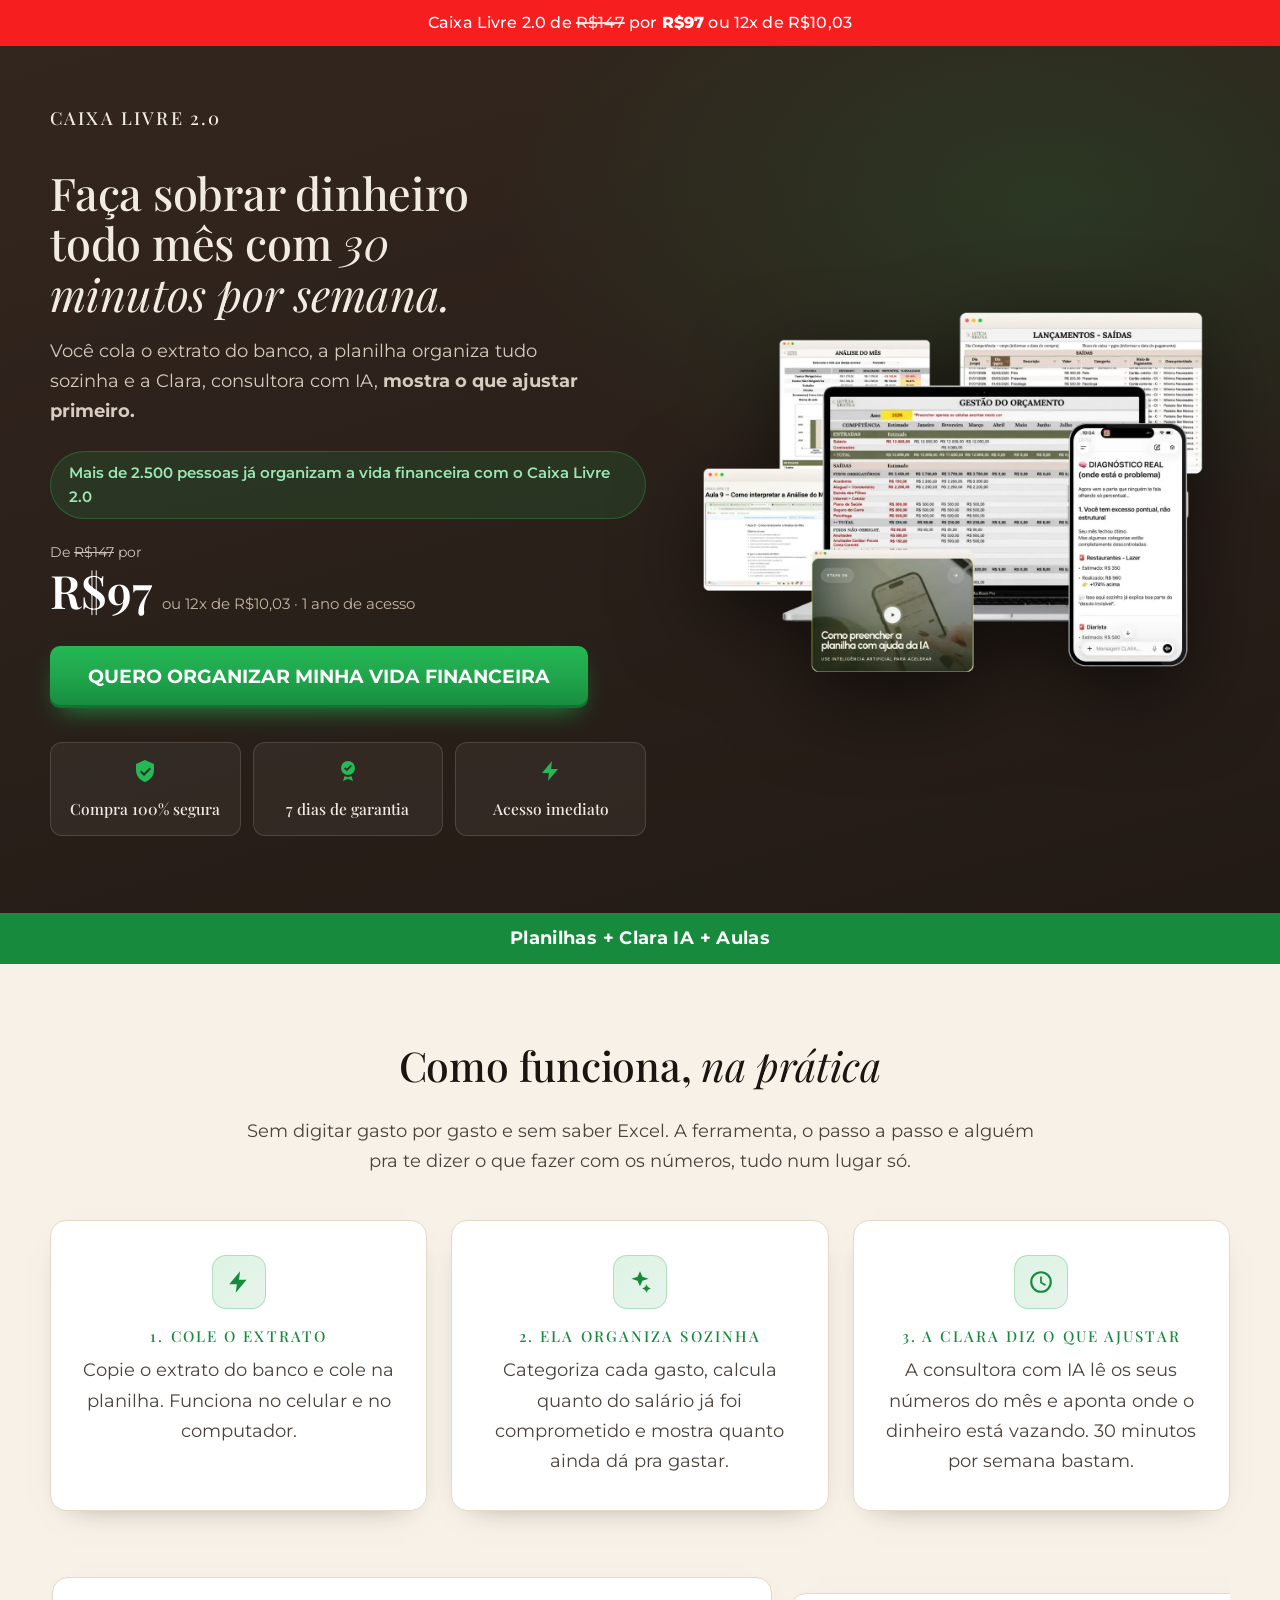
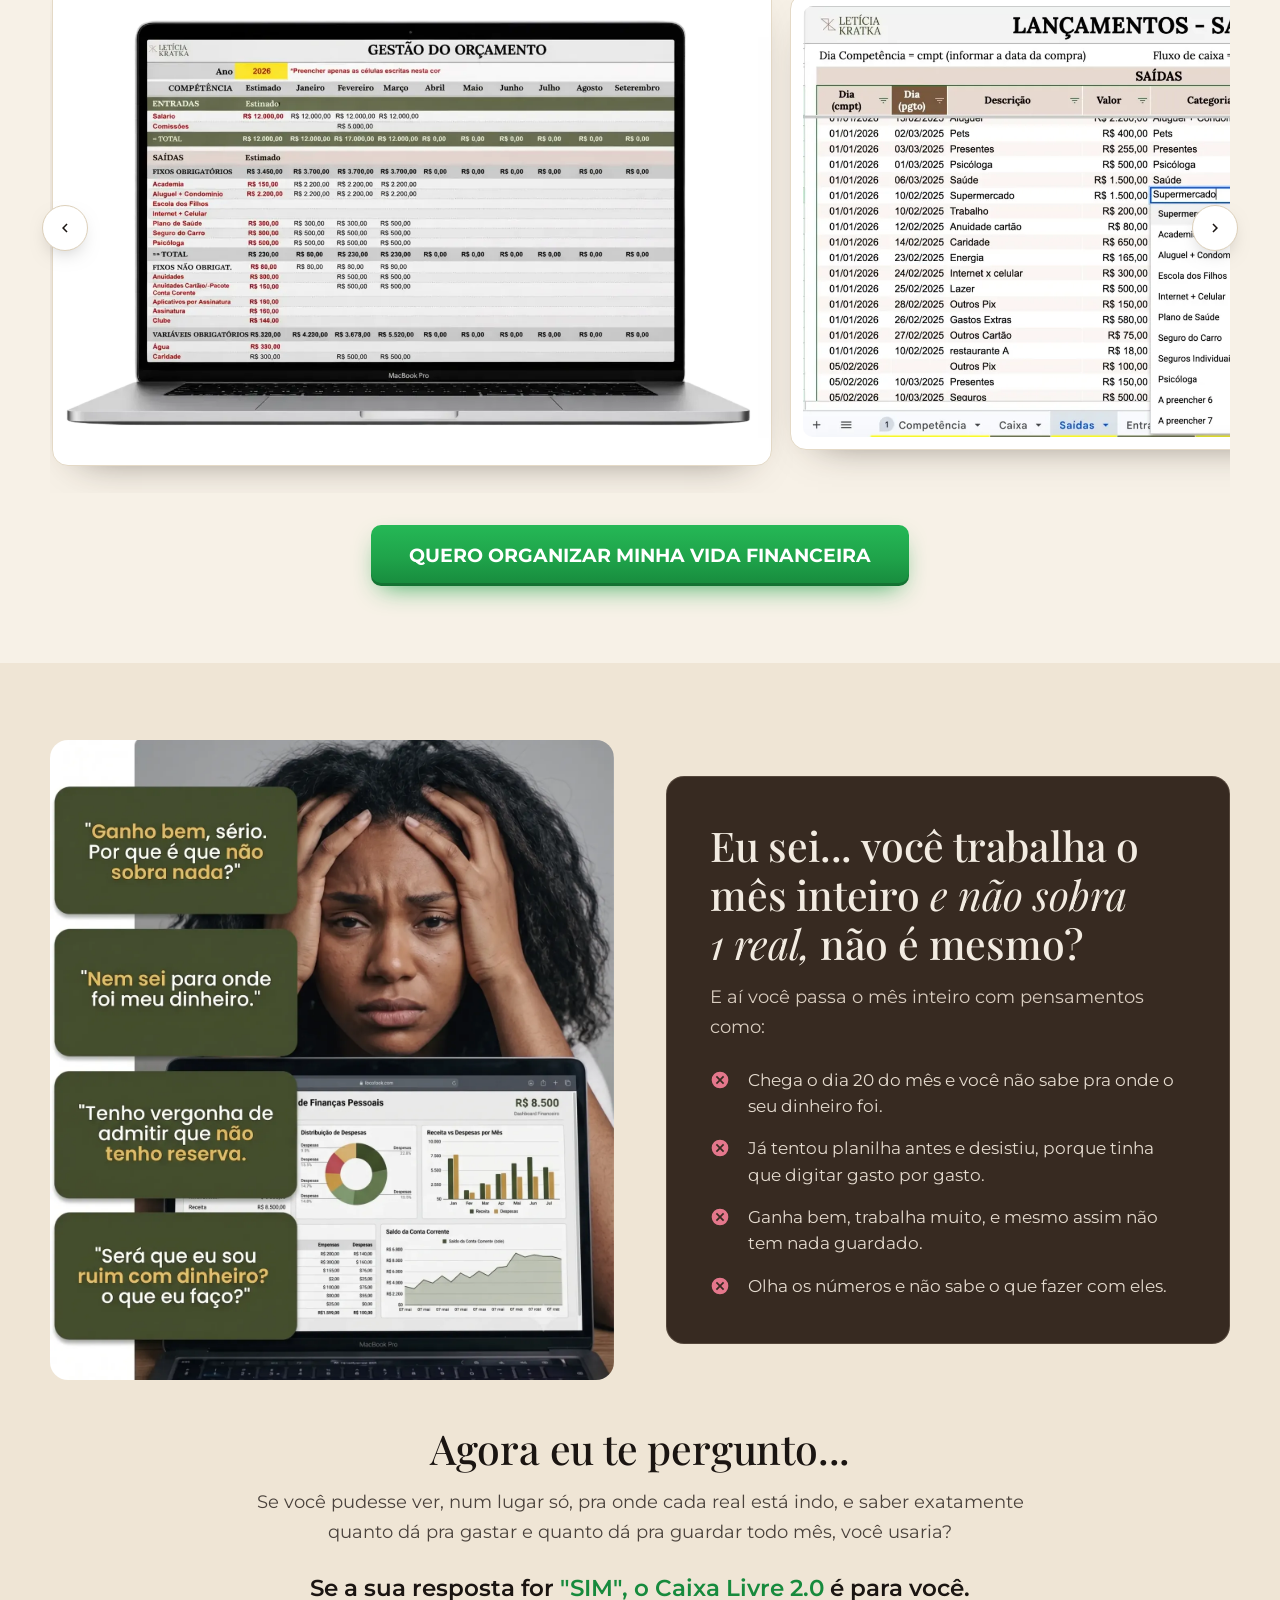
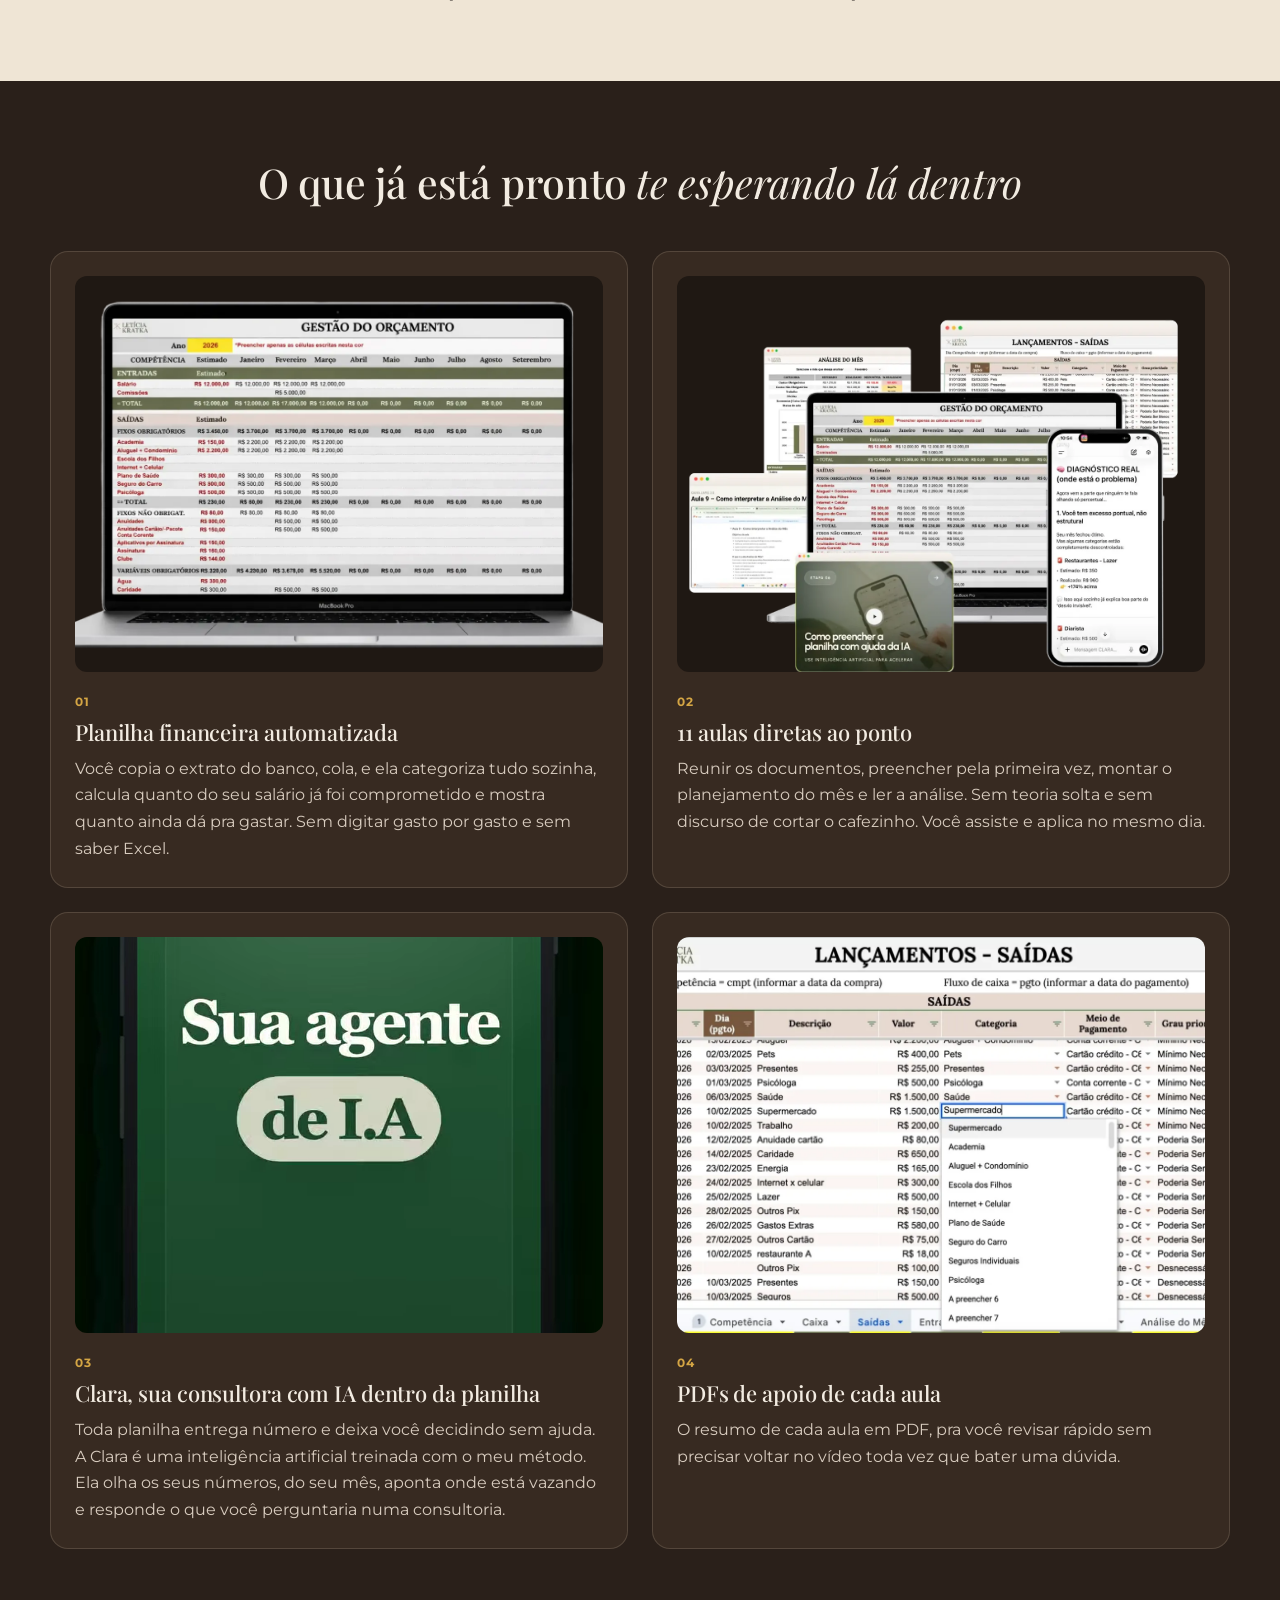
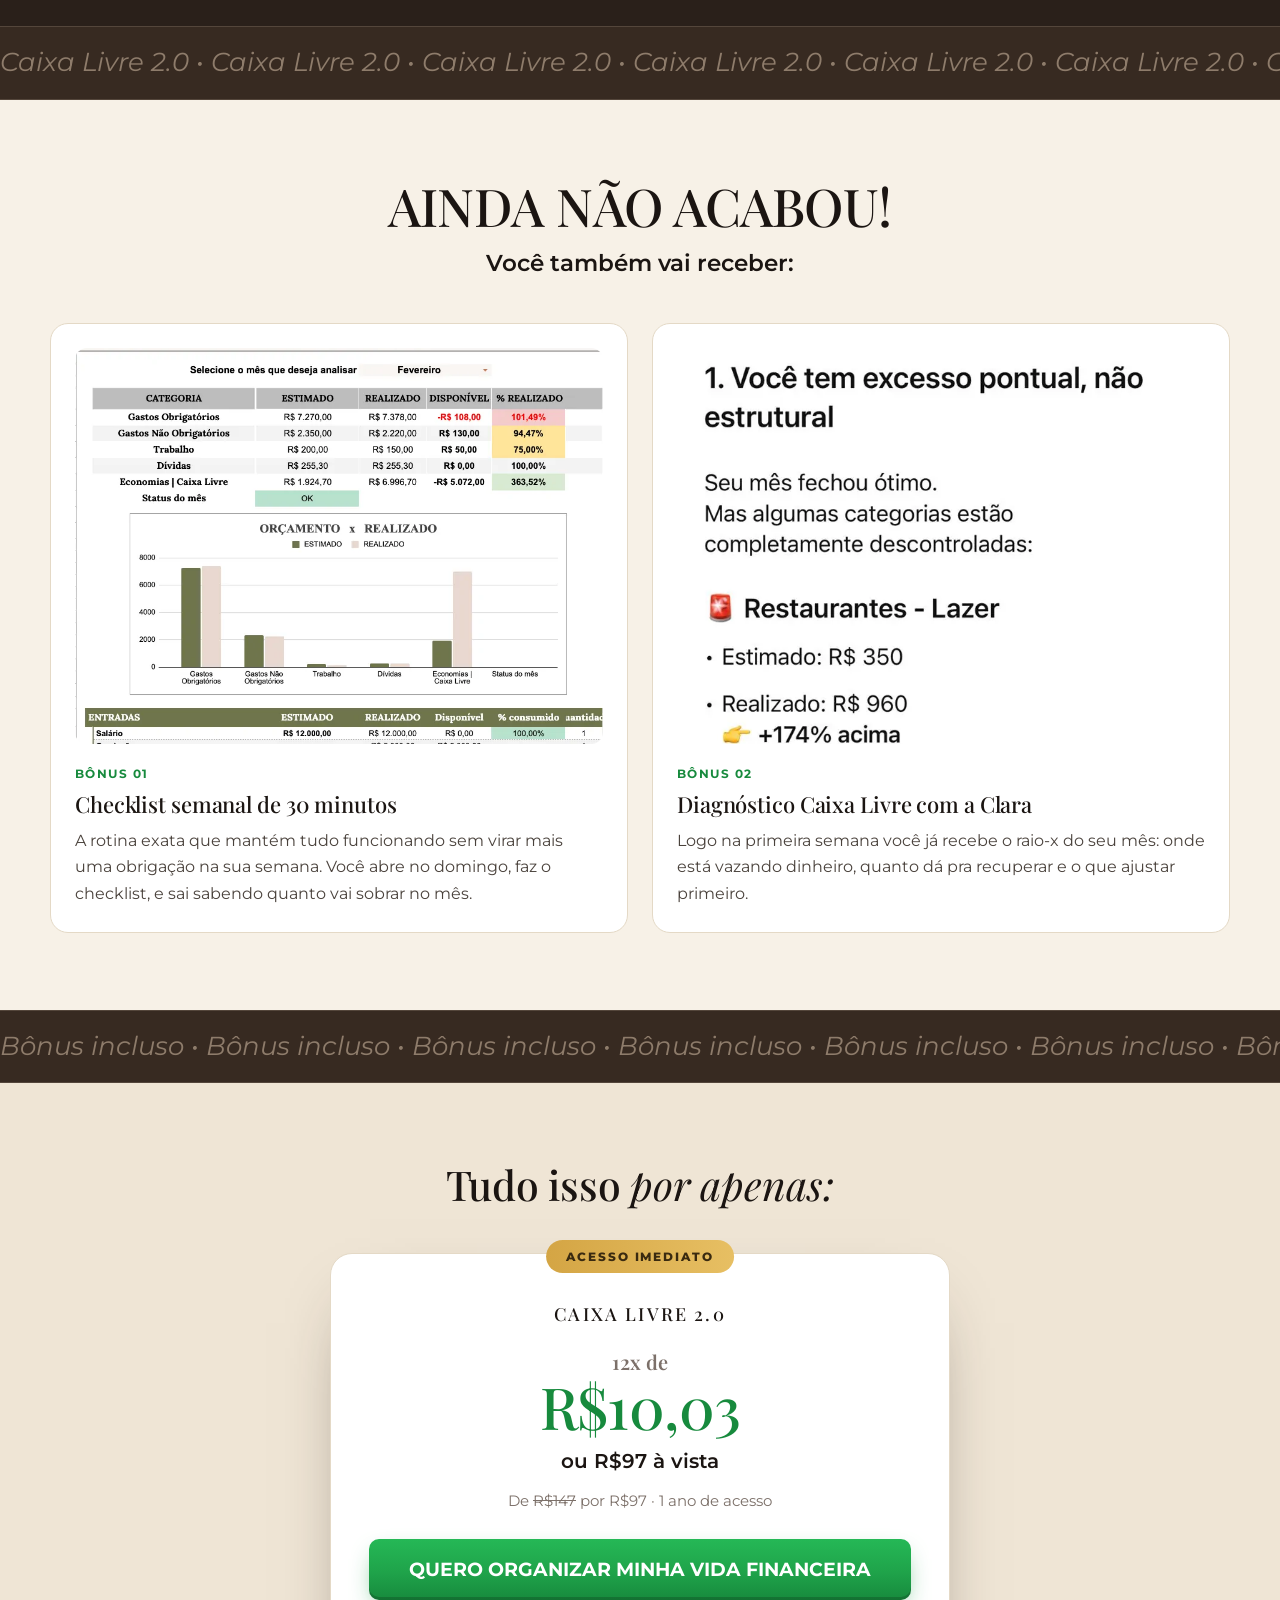
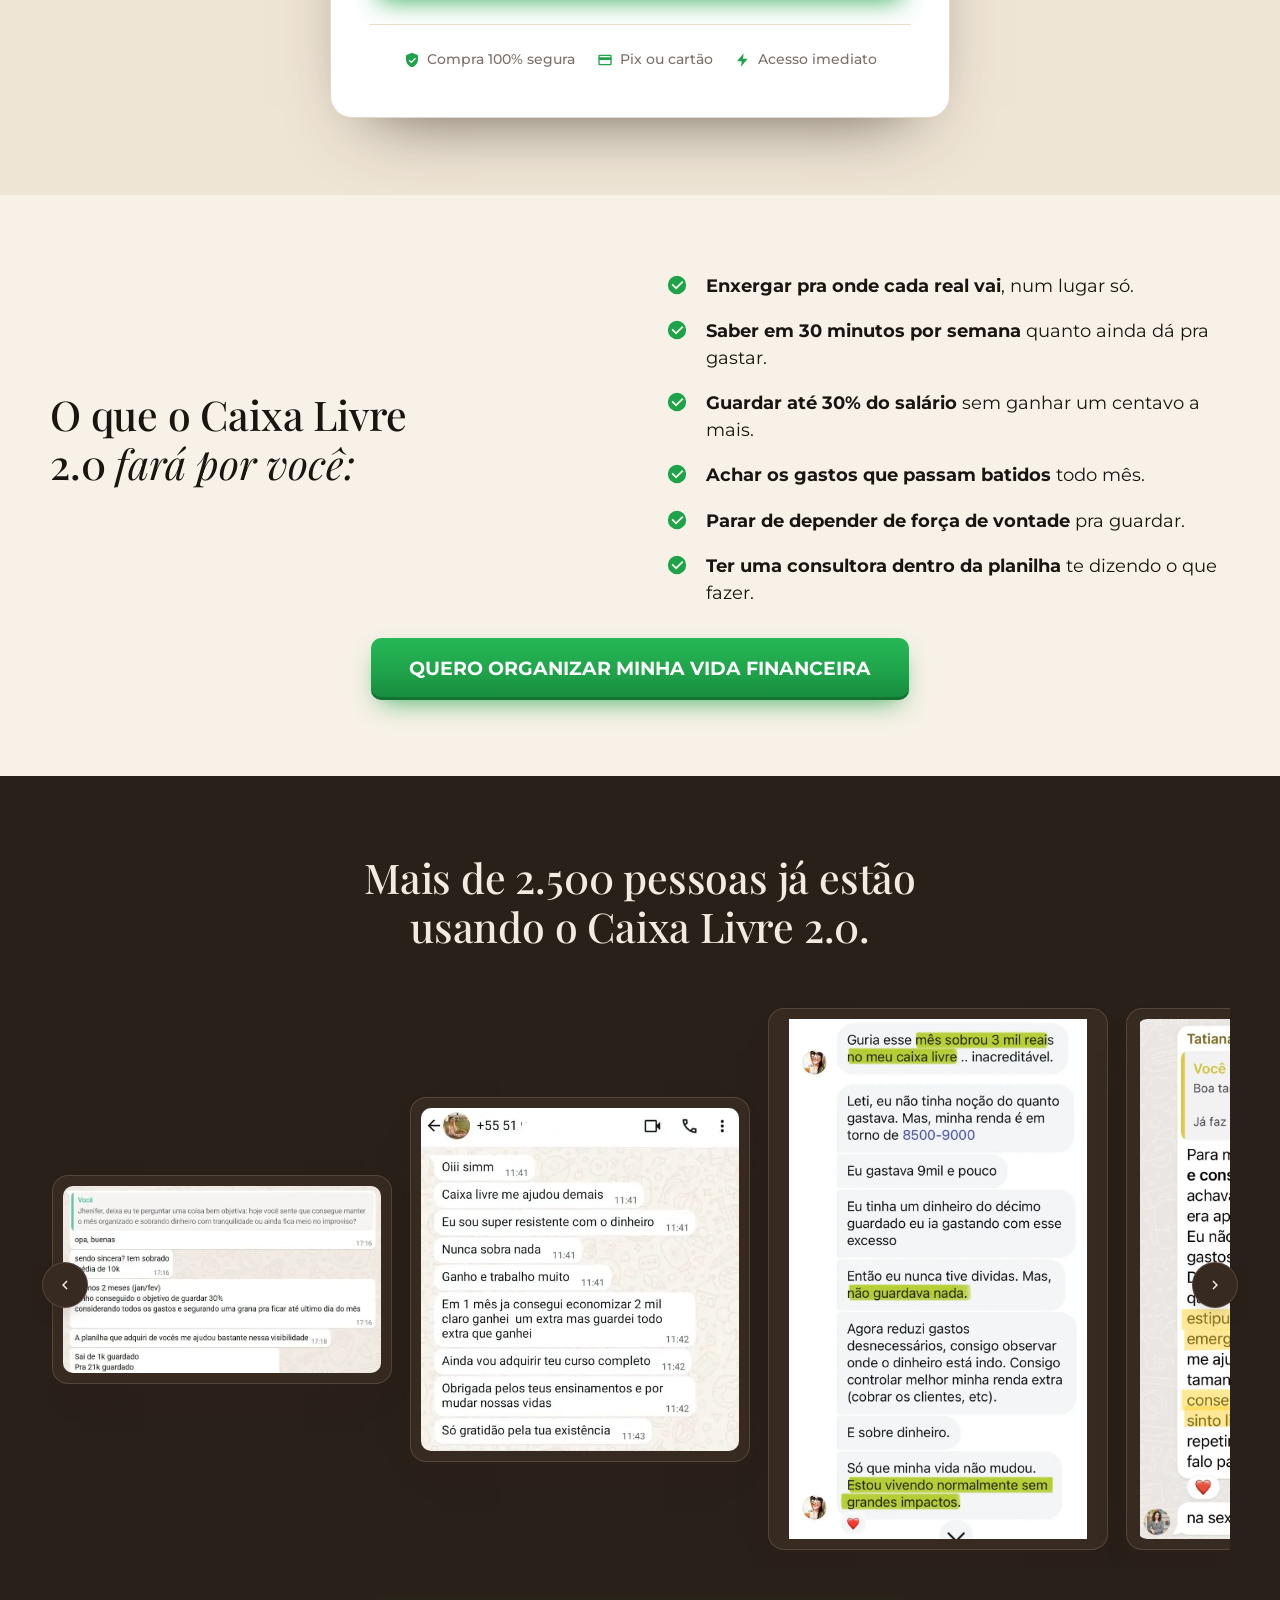
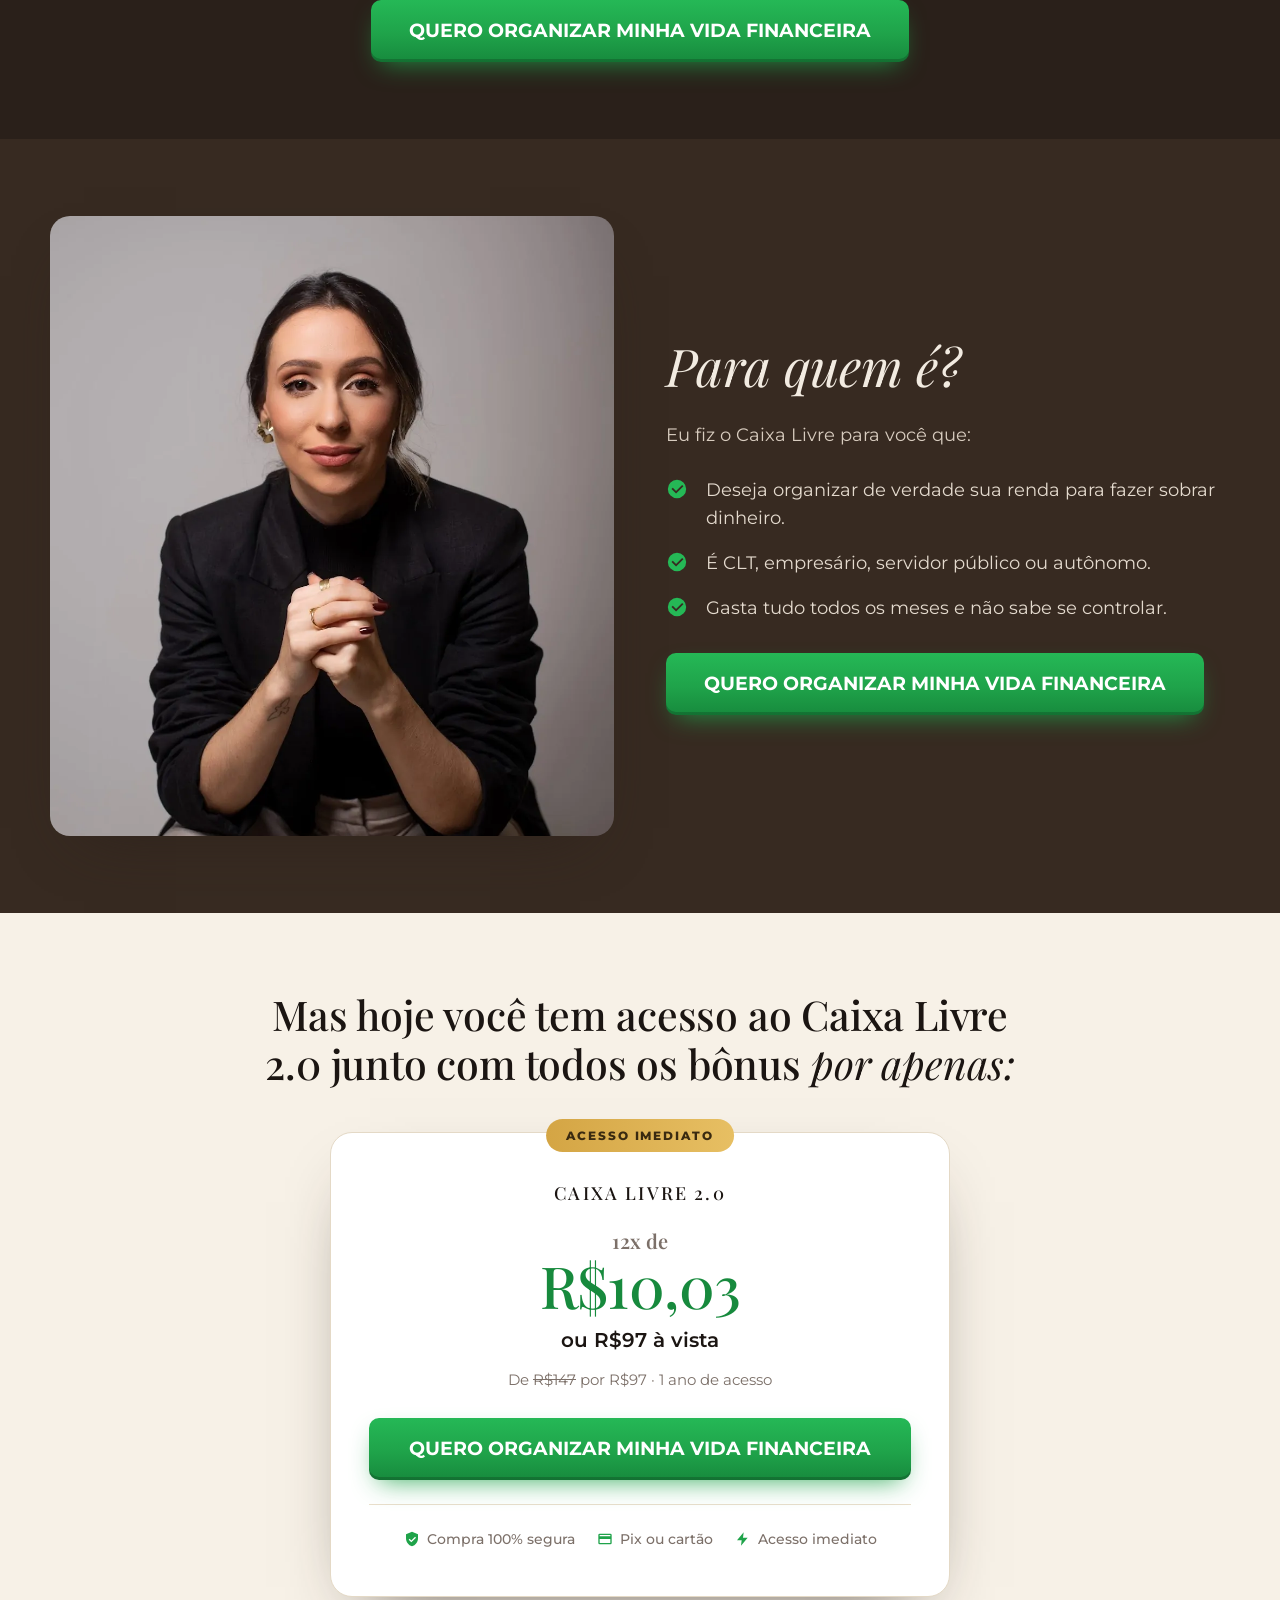
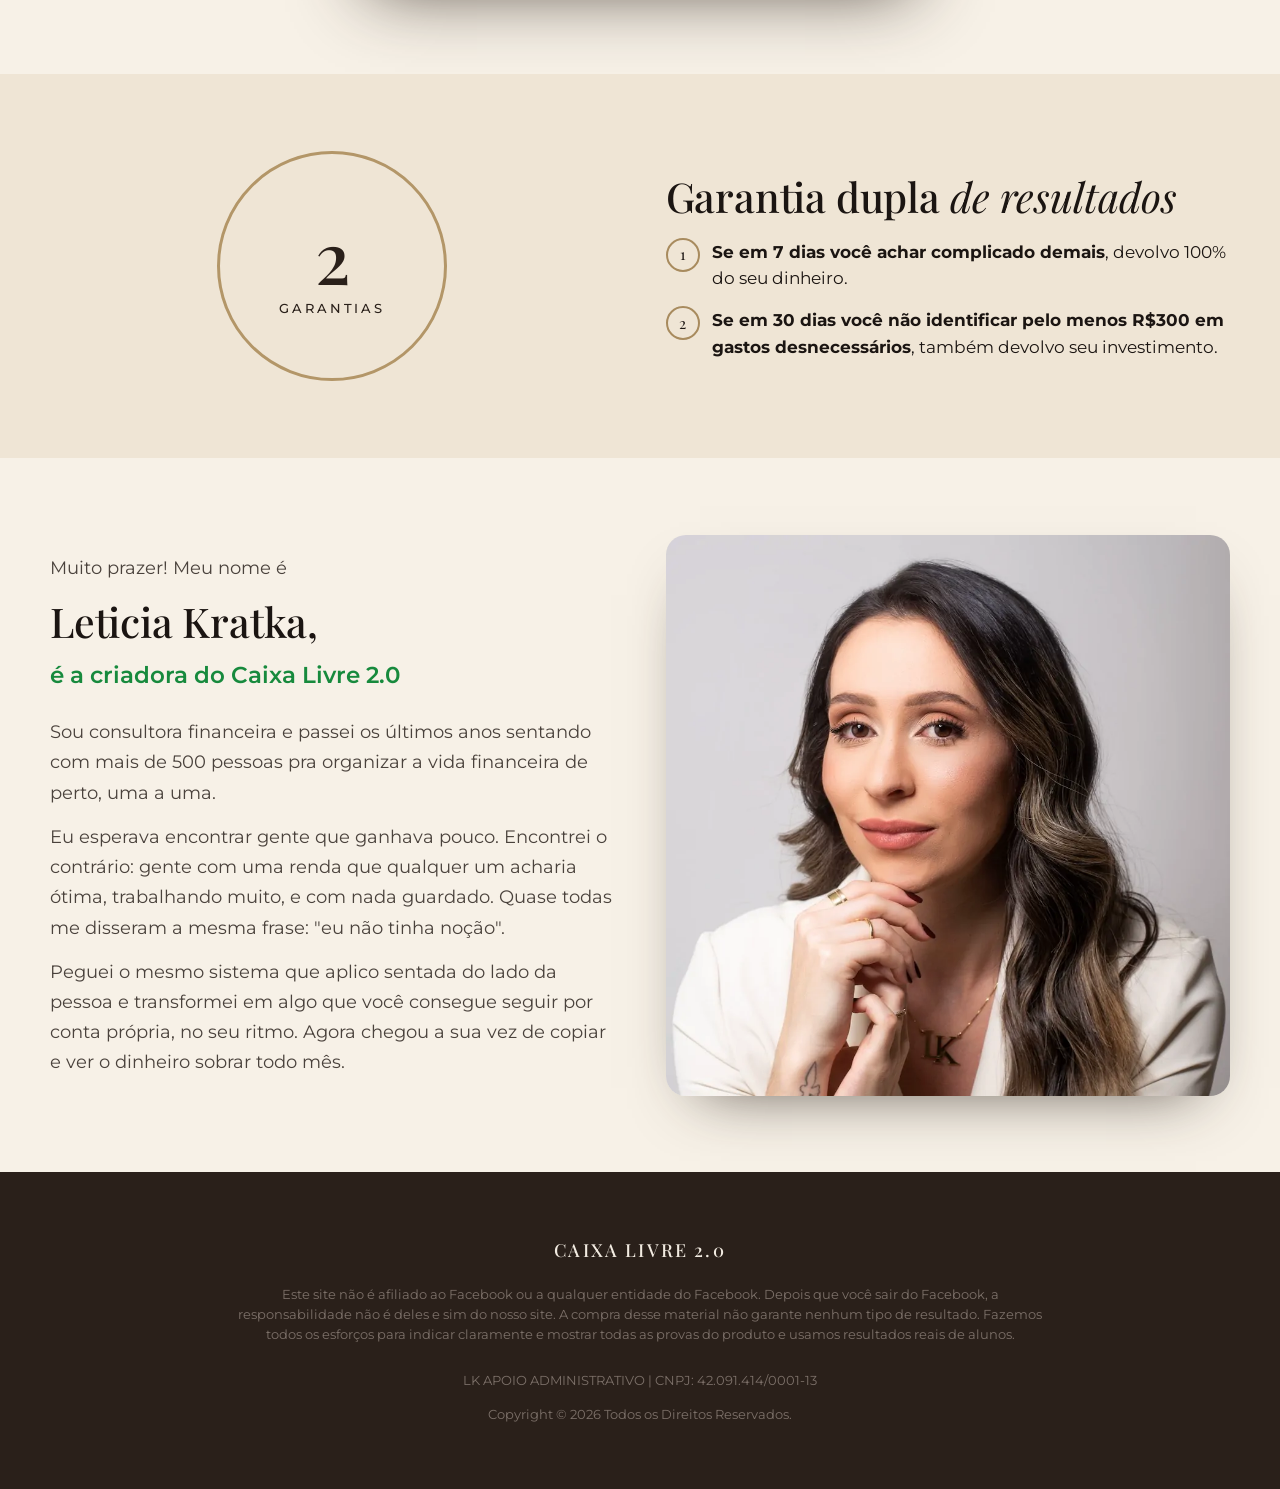
==== commit 23e49ceb: "Pagina principal: oculta a dobra de FAQ/WhatsApp e adota a garantia dupla Mesmas duas mudancas que a" ====
--- a/b/index.html
+++ b/b/index.html
@@ -46,7 +46,7 @@
             href="https://fonts.googleapis.com/css2?family=Montserrat:ital,wght@0,400;0,500;0,600;0,700;1,400&family=Playfair+Display:ital,wght@0,400;0,500;0,600;1,400;1,500&display=optional"
             rel="stylesheet">
     </noscript>
-    <link rel="stylesheet" href="/style.css?v=280926b">
+    <link rel="stylesheet" href="/style.css?v=160507">
 
     <link rel="preload" as="image" href="/img/mockup-preco4.webp" fetchpriority="high">
 <style>
--- a/style.css
+++ b/style.css
@@ -701,6 +701,28 @@
     line-height: 1.1;
 }
 
+/* Lista das duas garantias (dobra 14). Numero em circulo a esquerda, no mesmo dourado
+   da borda do selo, pra amarrar com o "2 GARANTIAS" do lado. */
+.gar2 { list-style: none; margin: 18px 0 0; padding: 0; counter-reset: g }
+.gar2 li {
+    counter-increment: g;
+    position: relative;
+    padding-left: 46px;
+    margin-bottom: 16px;
+    font-size: clamp(15px, 1.9vw, 17px);
+    line-height: 1.55;
+}
+.gar2 li::before {
+    content: counter(g);
+    position: absolute; left: 0; top: -1px;
+    width: 30px; height: 30px;
+    border-radius: 50%;
+    border: 2px solid #A88B5E;
+    display: grid; place-items: center;
+    font-family: var(--h); font-size: 15px; line-height: 1;
+}
+.gar2 li:last-child { margin-bottom: 0 }
+
 .selo-g b { display: block; font-size: clamp(46px, 8vw, 72px); font-weight: 500; letter-spacing: -.01em }
 
 .selo-g i {
